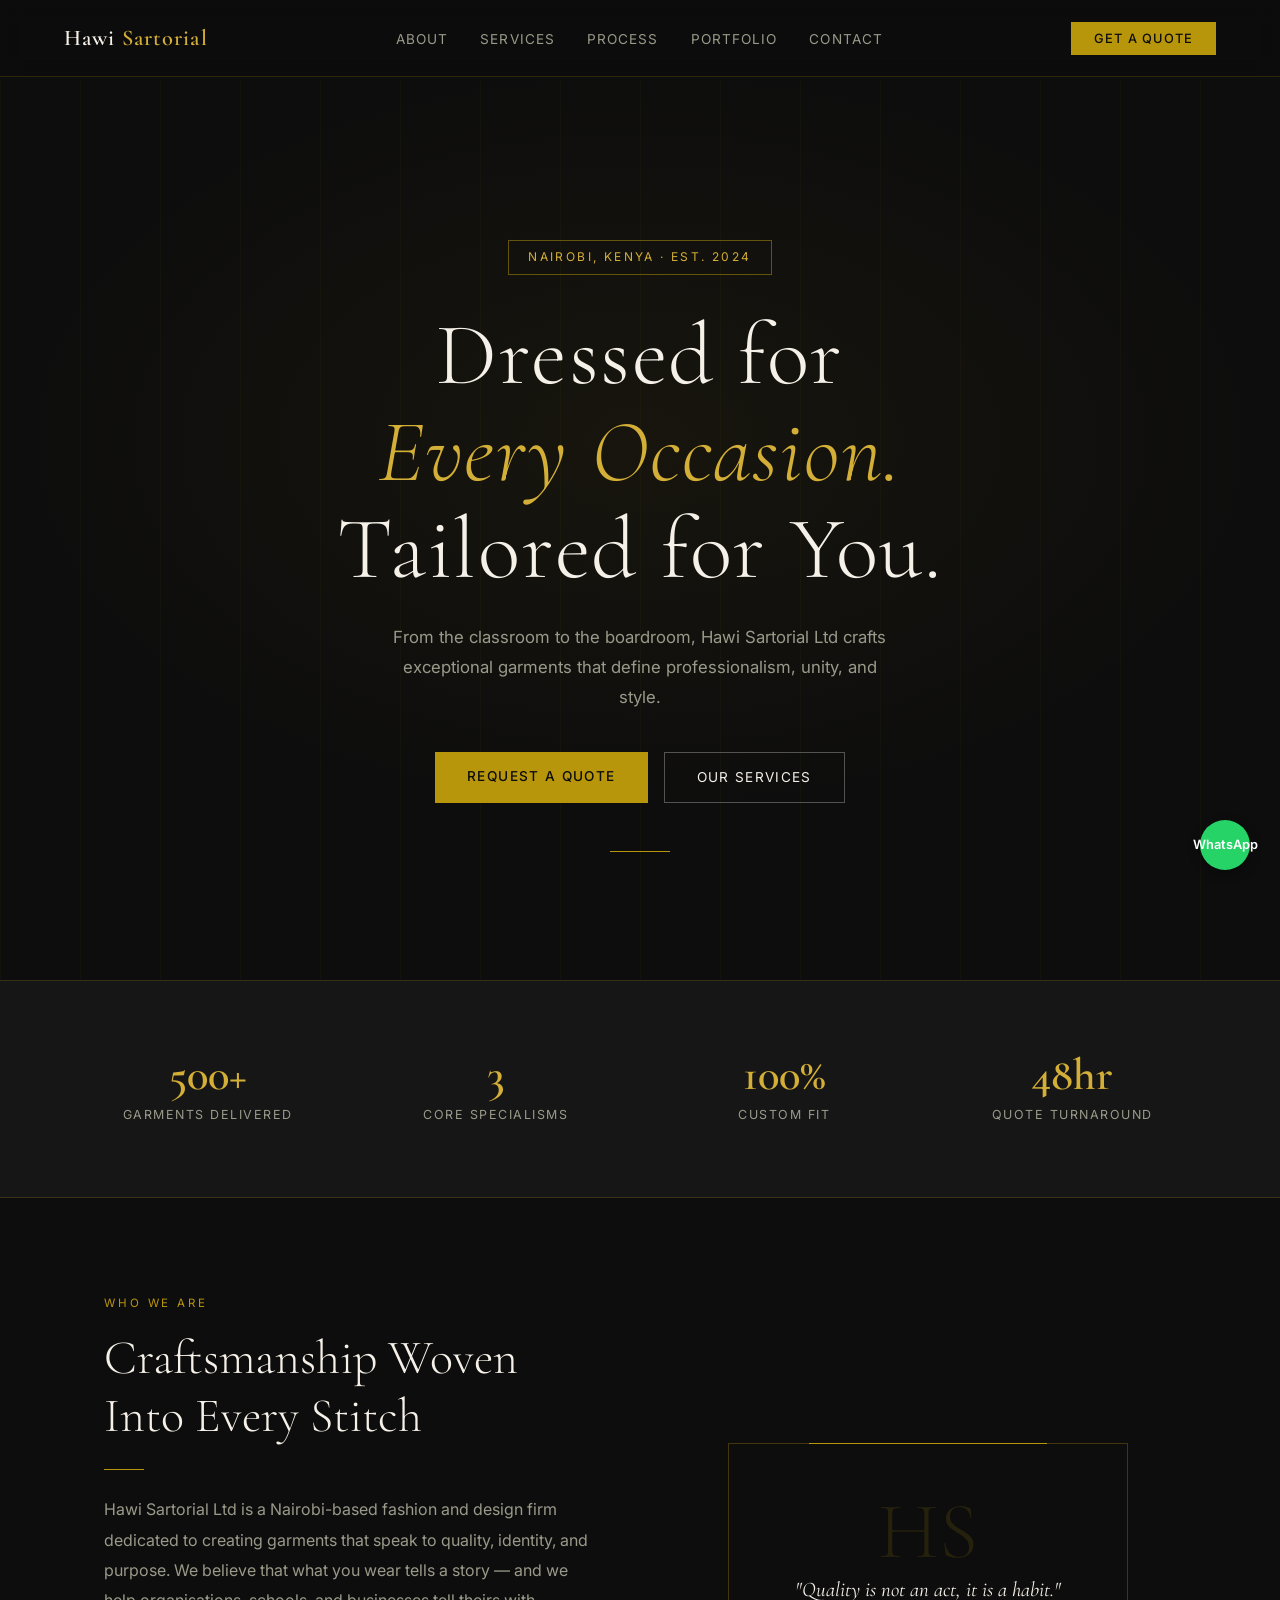
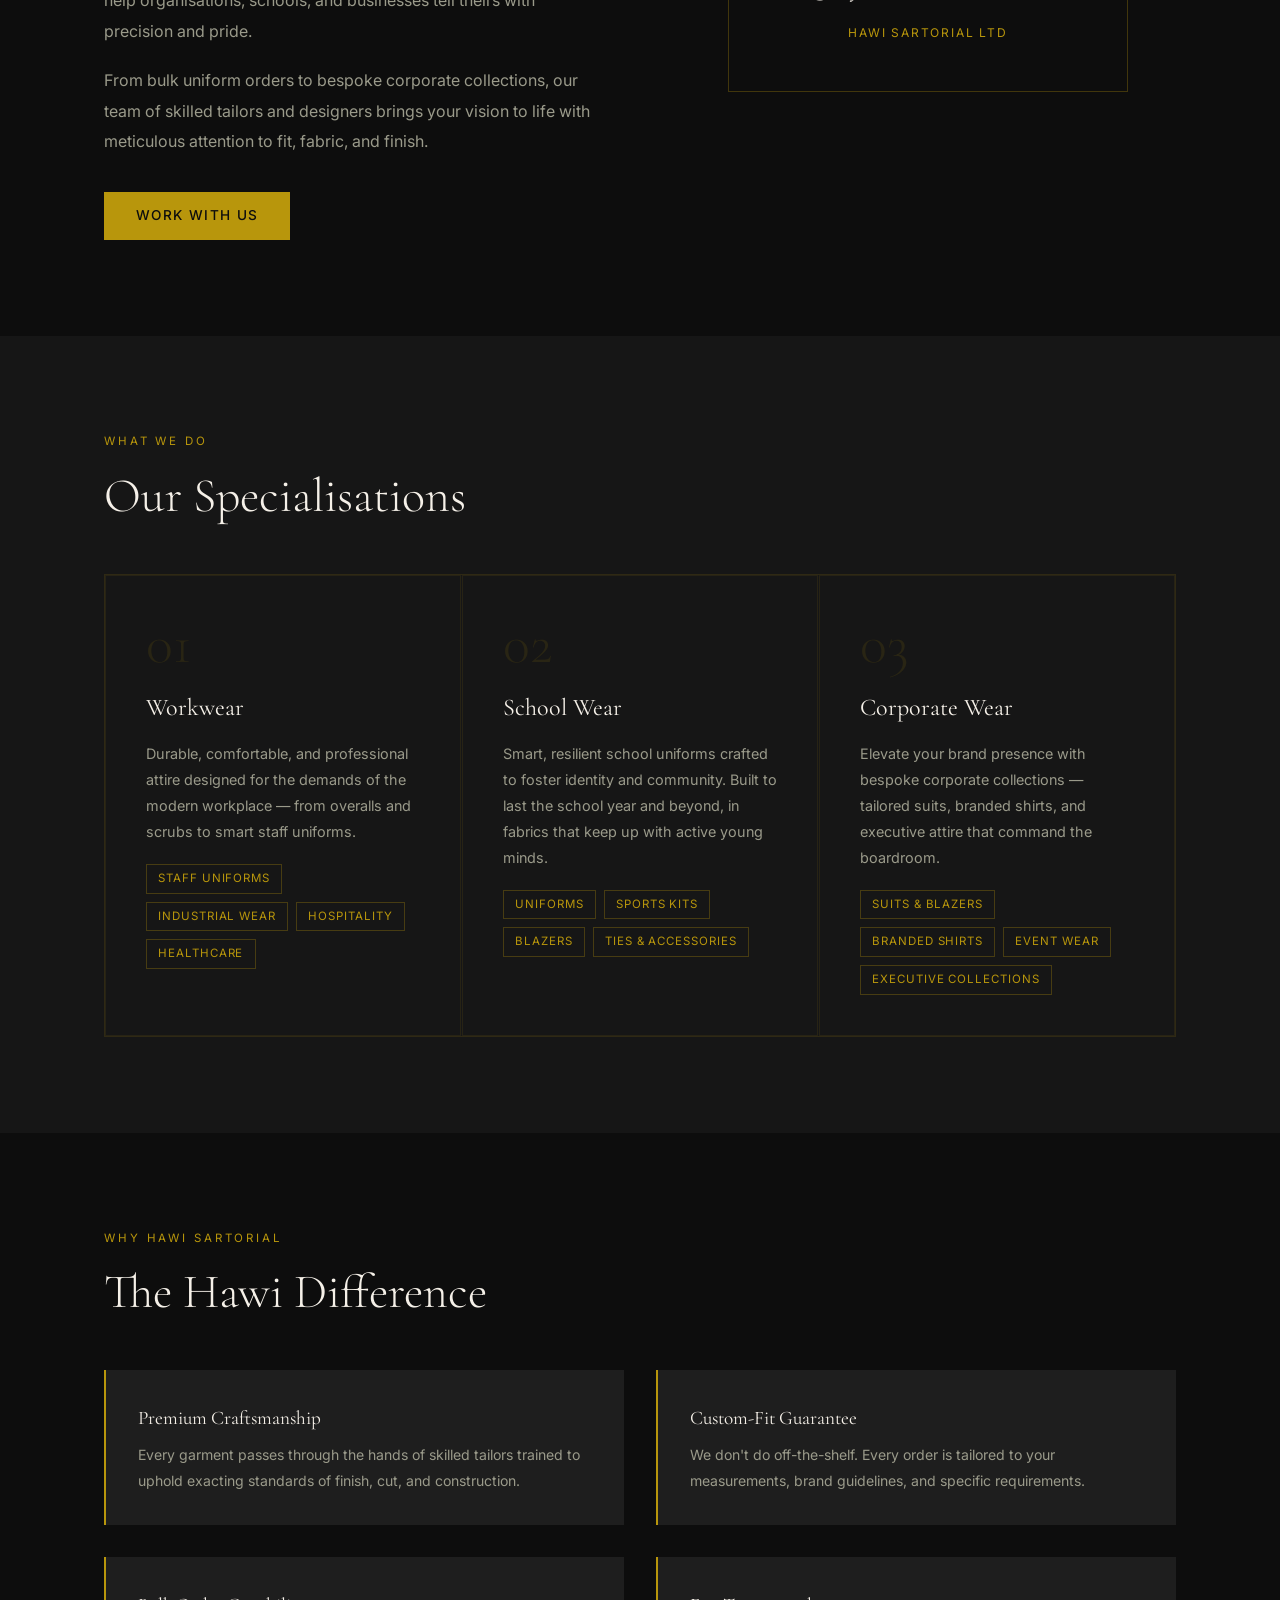
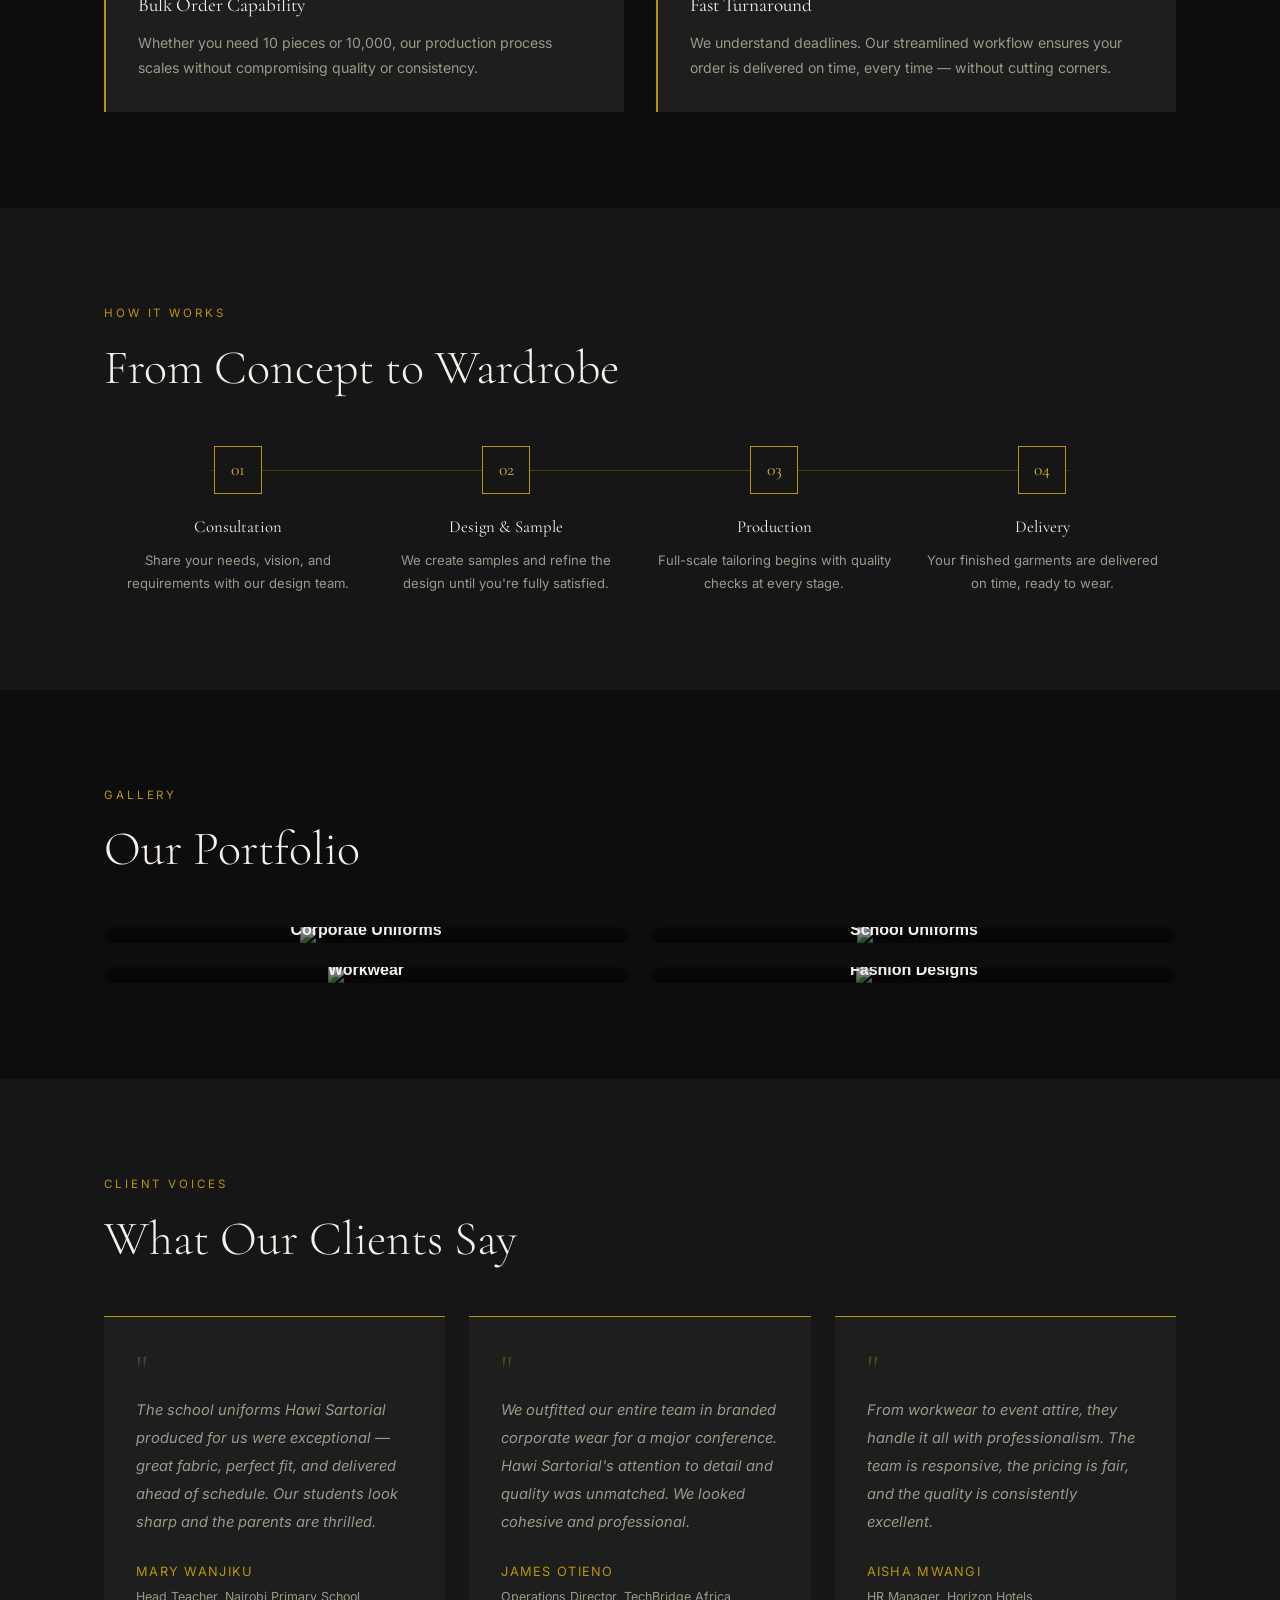
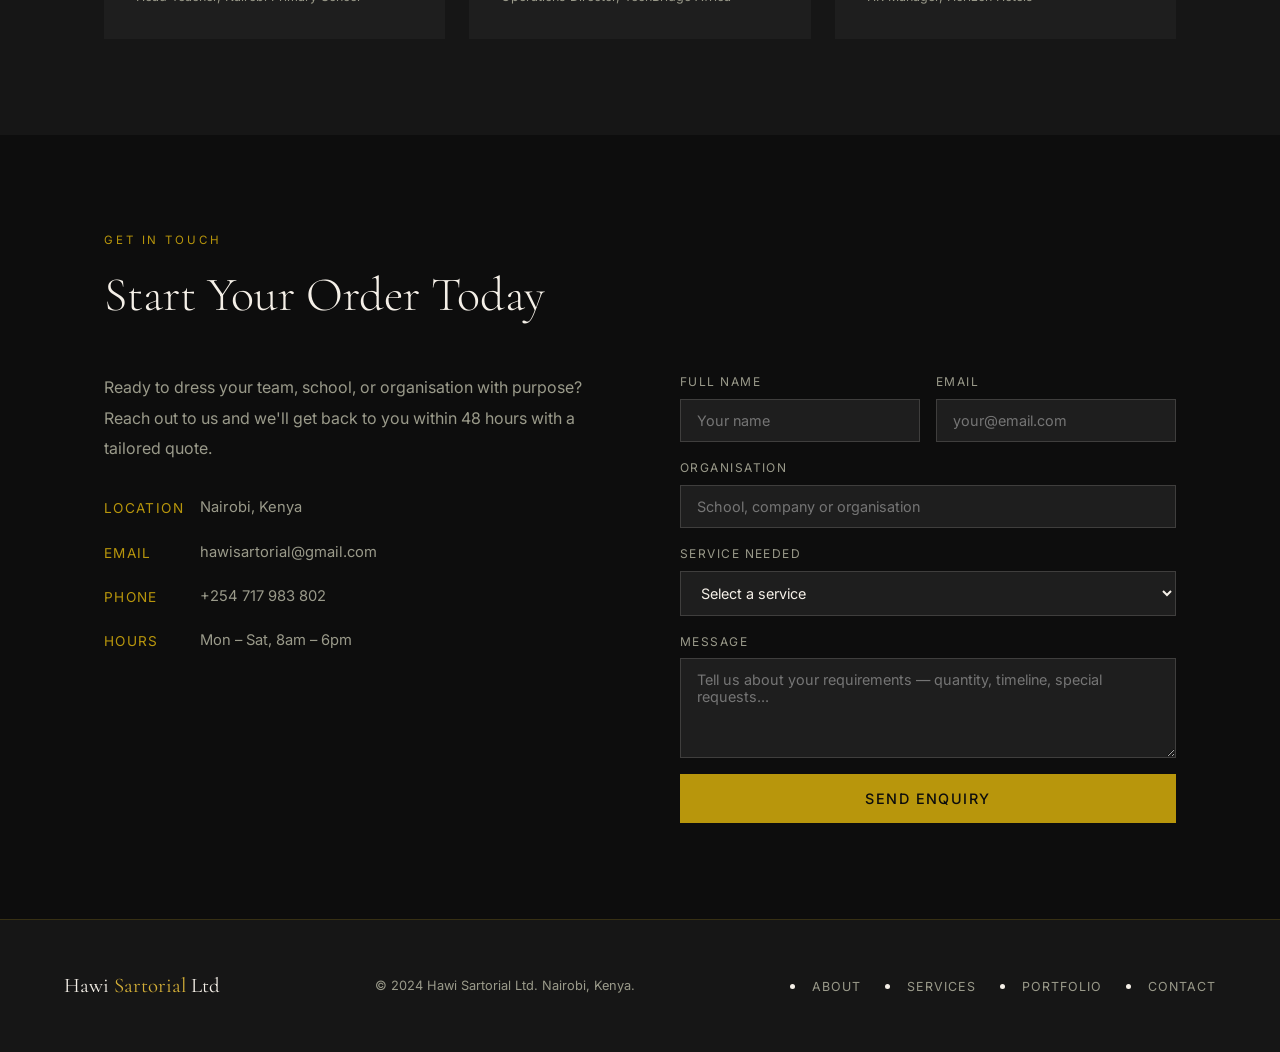
==== hawi_landing.html @ 10f6d93f "Integrate enhanced landing page with portfolio gallery and improved interactivity" ====
<!DOCTYPE html>
<html lang="en">
<head>
<meta charset="UTF-8"/>
<meta name="viewport" content="width=device-width, initial-scale=1.0"/>
<meta name="description" content="Premium corporate wear, school uniforms, workwear and custom tailoring services in Nairobi, Kenya. Hawi Sartorial Ltd."/>
<meta name="theme-color" content="#161616"/>
<title>Hawi Sartorial Ltd | Corporate Wear, School Uniforms & Workwear in Kenya</title>
<link href="https://fonts.googleapis.com/css2?family=Cormorant+Garamond:wght@300;400;600&family=Inter:wght@300;400;500&display=swap" rel="stylesheet"/>
<style>
  *{margin:0;padding:0;box-sizing:border-box}
  :root{
    --gold:#B8960C;
    --gold-light:#D4AF37;
    --dark:#0D0D0D;
    --dark-2:#161616;
    --dark-3:#1E1E1E;
    --dark-4:#2A2A2A;
    --text:#F5F0E8;
    --text-muted:#9A9A8A;
    --serif:'Cormorant Garamond',serif;
    --sans:'Inter',sans-serif;
  }
  html{scroll-behavior:smooth}
  body{background:var(--dark);color:var(--text);font-family:var(--sans);font-size:16px;line-height:1.7;overflow-x:hidden}

  /* NAV */
  nav{position:fixed;top:0;left:0;right:0;z-index:100;display:flex;align-items:center;justify-content:space-between;padding:1.2rem 4rem;background:rgba(13,13,13,0.92);backdrop-filter:blur(10px);border-bottom:0.5px solid rgba(184,150,12,0.2)}
  .nav-logo{font-family:var(--serif);font-size:1.4rem;font-weight:600;color:var(--text);letter-spacing:0.05em}
  .nav-logo span{color:var(--gold-light)}
  .nav-toggle{display:none;background:none;border:none;flex-direction:column;cursor:pointer;gap:4px;z-index:101}
  .nav-toggle span{width:25px;height:3px;background:var(--gold-light);border-radius:2px;transition:all 0.3s}
  .nav-toggle.active span:nth-child(1){transform:rotate(45deg) translate(8px, 8px)}
  .nav-toggle.active span:nth-child(2){opacity:0}
  .nav-toggle.active span:nth-child(3){transform:rotate(-45deg) translate(7px, -7px)}
  .nav-links{display:flex;gap:2rem;list-style:none}
  .nav-links a{color:var(--text-muted);text-decoration:none;font-size:0.85rem;letter-spacing:0.08em;text-transform:uppercase;transition:color 0.3s}
  .nav-links a:hover{color:var(--gold-light)}
  .nav-links a::after{content:'';position:absolute;bottom:-4px;left:0;width:0;height:2px;background:var(--gold-light);transition:width 0.3s;position:relative}
  .nav-cta{background:var(--gold);color:var(--dark);padding:0.55rem 1.4rem;font-size:0.8rem;letter-spacing:0.1em;text-transform:uppercase;font-weight:500;border:none;cursor:pointer;transition:background 0.3s;font-family:var(--sans)}
  .nav-cta:hover{background:var(--gold-light)}

  /* HERO */
  .hero{min-height:100vh;display:flex;align-items:center;justify-content:center;text-align:center;padding:6rem 2rem 4rem;background:var(--dark);position:relative;overflow:hidden;margin-top:80px}
  .hero-bg{position:absolute;inset:0;background:radial-gradient(ellipse 70% 60% at 50% 40%,rgba(184,150,12,0.06) 0%,transparent 70%)}
  .hero-lines{position:absolute;inset:0;background-image:repeating-linear-gradient(90deg,rgba(184,150,12,0.04) 0px,rgba(184,150,12,0.04) 1px,transparent 1px,transparent 80px);pointer-events:none}
  .hero-content{position:relative;max-width:800px}
  .hero-tag{display:inline-block;border:0.5px solid rgba(184,150,12,0.5);color:var(--gold-light);font-size:0.75rem;letter-spacing:0.2em;text-transform:uppercase;padding:0.4rem 1.2rem;margin-bottom:2rem}
  .hero h1{font-family:var(--serif);font-size:clamp(3rem,7vw,5.5rem);font-weight:300;line-height:1.1;letter-spacing:0.02em;margin-bottom:1.5rem;color:var(--text)}
  .hero h1 em{color:var(--gold-light);font-style:italic}
  .hero p{color:var(--text-muted);font-size:1.05rem;max-width:520px;margin:0 auto 2.5rem;line-height:1.8}
  .hero-btns{display:flex;gap:1rem;justify-content:center;flex-wrap:wrap}
  .btn-primary{background:var(--gold);color:var(--dark);padding:0.8rem 2rem;font-size:0.85rem;letter-spacing:0.1em;text-transform:uppercase;font-weight:500;border:none;cursor:pointer;transition:all 0.3s;font-family:var(--sans);text-decoration:none;display:inline-block}
  .btn-primary:hover{background:var(--gold-light)}
  .btn-outline{background:transparent;color:var(--text);padding:0.8rem 2rem;font-size:0.85rem;letter-spacing:0.1em;text-transform:uppercase;font-weight:400;border:0.5px solid rgba(245,240,232,0.3);cursor:pointer;transition:all 0.3s;font-family:var(--sans);text-decoration:none;display:inline-block}
  .btn-outline:hover{border-color:var(--gold-light);color:var(--gold-light)}
  .hero-divider{width:60px;height:1px;background:var(--gold);margin:3rem auto 0}

  /* STATS */
  .stats{background:var(--dark-2);padding:3rem 4rem;display:grid;grid-template-columns:repeat(4,1fr);gap:1px;border-top:0.5px solid rgba(184,150,12,0.2);border-bottom:0.5px solid rgba(184,150,12,0.2)}
  .stat{text-align:center;padding:1.5rem}
  .stat-num{font-family:var(--serif);font-size:2.8rem;font-weight:600;color:var(--gold-light);line-height:1}
  .stat-label{font-size:0.78rem;letter-spacing:0.12em;text-transform:uppercase;color:var(--text-muted);margin-top:0.4rem}

  /* ABOUT */
  .section{padding:6rem 4rem;max-width:1200px;margin:0 auto}
  .section-tag{font-size:0.72rem;letter-spacing:0.25em;text-transform:uppercase;color:var(--gold);margin-bottom:1rem}
  .section-title{font-family:var(--serif);font-size:clamp(2rem,4vw,3rem);font-weight:300;line-height:1.2;margin-bottom:1.5rem}
  .about-grid{display:grid;grid-template-columns:1fr 1fr;gap:5rem;align-items:center}
  .about-text p{color:var(--text-muted);margin-bottom:1.2rem;line-height:1.9}
  .about-visual{position:relative;padding:3rem}
  .about-box{border:0.5px solid rgba(184,150,12,0.3);padding:3rem;text-align:center;position:relative}
  .about-box::before{content:'';position:absolute;top:-1px;left:20%;width:60%;height:1px;background:var(--gold)}
  .about-box-num{font-family:var(--serif);font-size:5rem;font-weight:300;color:rgba(184,150,12,0.15);line-height:1}
  .about-box-text{font-family:var(--serif);font-size:1.3rem;color:var(--text);font-style:italic}
  .gold-line{width:40px;height:1px;background:var(--gold);margin:1.5rem 0}

  /* SERVICES */
  .services-section{background:var(--dark-2);padding:6rem 0}
  .services-inner{max-width:1200px;margin:0 auto;padding:0 4rem}
  .services-grid{display:grid;grid-template-columns:repeat(3,1fr);gap:1px;margin-top:3rem;border:0.5px solid rgba(184,150,12,0.15)}
  .service-card{background:var(--dark-2);padding:2.5rem;border:0.5px solid rgba(184,150,12,0.1);position:relative;overflow:hidden;transition:background 0.4s}
  .service-card:hover{background:var(--dark-3)}
  .service-card::after{content:'';position:absolute;bottom:0;left:0;right:0;height:2px;background:var(--gold);transform:scaleX(0);transform-origin:left;transition:transform 0.4s}
  .service-card:hover::after{transform:scaleX(1)}
  .service-num{font-family:var(--serif);font-size:3.5rem;font-weight:300;color:rgba(184,150,12,0.12);line-height:1;margin-bottom:1rem}
  .service-icon{font-size:1.5rem;margin-bottom:1rem}
  .service-name{font-family:var(--serif);font-size:1.5rem;font-weight:400;margin-bottom:0.8rem;color:var(--text)}
  .service-desc{font-size:0.9rem;color:var(--text-muted);line-height:1.8}
  .service-items{margin-top:1.2rem;display:flex;flex-wrap:wrap;gap:0.5rem}
  .service-item{font-size:0.72rem;letter-spacing:0.08em;text-transform:uppercase;color:var(--gold);border:0.5px solid rgba(184,150,12,0.3);padding:0.25rem 0.7rem}

  /* WHY US */
  .why-grid{display:grid;grid-template-columns:repeat(2,1fr);gap:2rem;margin-top:3rem}
  .why-card{background:var(--dark-3);padding:2rem;border-left:2px solid var(--gold);transition:background 0.3s}
  .why-card:hover{background:var(--dark-4)}
  .why-icon{font-size:1.4rem;margin-bottom:1rem;color:var(--gold-light)}
  .why-title{font-family:var(--serif);font-size:1.2rem;margin-bottom:0.5rem;color:var(--text)}
  .why-desc{font-size:0.88rem;color:var(--text-muted);line-height:1.8}

  /* PROCESS */
  .process-section{background:var(--dark-2);padding:6rem 0}
  .process-inner{max-width:1200px;margin:0 auto;padding:0 4rem}
  .process-steps{display:grid;grid-template-columns:repeat(4,1fr);gap:0;margin-top:3rem;position:relative}
  .process-steps::before{content:'';position:absolute;top:1.5rem;left:10%;right:10%;height:0.5px;background:rgba(184,150,12,0.3)}
  .process-step{text-align:center;padding:0 1rem;position:relative}
  .step-circle{width:3rem;height:3rem;border:0.5px solid var(--gold);display:flex;align-items:center;justify-content:center;margin:0 auto 1.2rem;font-family:var(--serif);font-size:1.1rem;color:var(--gold-light);background:var(--dark-2);position:relative;z-index:1}
  .step-title{font-family:var(--serif);font-size:1.05rem;margin-bottom:0.5rem;color:var(--text)}
  .step-desc{font-size:0.82rem;color:var(--text-muted);line-height:1.7}

  /* TESTIMONIALS */
  .testimonials-grid{display:grid;grid-template-columns:repeat(3,1fr);gap:1.5rem;margin-top:3rem}
  .testimonial{background:var(--dark-3);padding:2rem;border-top:1px solid var(--gold);position:relative}
  .testimonial-quote{font-family:var(--serif);font-size:2.5rem;color:rgba(184,150,12,0.3);line-height:1;margin-bottom:0.5rem}
  .testimonial-text{font-size:0.92rem;color:var(--text-muted);line-height:1.9;font-style:italic;margin-bottom:1.5rem}
  .testimonial-author{font-size:0.8rem;letter-spacing:0.1em;text-transform:uppercase;color:var(--gold)}
  .testimonial-role{font-size:0.78rem;color:var(--text-muted);margin-top:0.2rem}

  /* CONTACT */
  .contact-section{background:var(--dark);padding:6rem 0}
  .contact-inner{max-width:1200px;margin:0 auto;padding:0 4rem}
  .contact-grid{display:grid;grid-template-columns:1fr 1fr;gap:5rem;margin-top:3rem}
  .contact-info p{color:var(--text-muted);line-height:1.9;margin-bottom:2rem}
  .contact-detail{display:flex;align-items:flex-start;gap:1rem;margin-bottom:1.2rem}
  .contact-detail-icon{color:var(--gold);font-size:0.85rem;letter-spacing:0.1em;text-transform:uppercase;min-width:80px;padding-top:2px}
  .contact-detail-val{color:var(--text-muted);font-size:0.92rem}
  .contact-form{display:flex;flex-direction:column;gap:1rem}
  .form-group{display:flex;flex-direction:column;gap:0.4rem}
  .form-group label{font-size:0.75rem;letter-spacing:0.12em;text-transform:uppercase;color:var(--text-muted)}
  .form-group input,.form-group textarea,.form-group select{background:var(--dark-3);border:0.5px solid rgba(245,240,232,0.15);color:var(--text);padding:0.75rem 1rem;font-family:var(--sans);font-size:0.9rem;outline:none;transition:border-color 0.3s;width:100%}
  .form-group input:focus,.form-group textarea:focus,.form-group select:focus{border-color:var(--gold)}
  .form-group textarea{resize:vertical;min-height:100px}
  .form-row{display:grid;grid-template-columns:1fr 1fr;gap:1rem}

  /* GALLERY */
  .gallery-grid{display:grid;grid-template-columns:repeat(2,1fr);gap:1.5rem;margin-top:3rem}
  .gallery-item{position:relative;overflow:hidden;border-radius:8px;border:none;background:none;cursor:pointer;transition:all 0.3s}
  .gallery-item img{width:100%;height:300px;object-fit:cover;transition:transform 0.3s}
  .gallery-item span{position:absolute;bottom:0;left:0;right:0;background:linear-gradient(to top,rgba(0,0,0,0.8),transparent);color:var(--text);padding:1.5rem 1rem;font-weight:600;transform:translateY(20px);transition:transform 0.3s;font-size:1rem}
  .gallery-item:hover img{transform:scale(1.1)}
  .gallery-item:hover span{transform:translateY(0)}

  .lightbox{display:none;position:fixed;top:0;left:0;right:0;bottom:0;background:rgba(0,0,0,0.95);z-index:1001;justify-content:center;align-items:center;padding:2rem}
  .lightbox.active{display:flex}
  .lightbox-close{position:absolute;top:20px;right:30px;font-size:3rem;background:none;border:none;color:var(--text);cursor:pointer;transition:color 0.3s}
  .lightbox-close:hover{color:var(--gold-light)}
  .lightbox-content{position:relative;max-width:90%;max-height:80vh;text-align:center}
  .lightbox-content img{width:100%;max-height:70vh;object-fit:contain}
  .lightbox-content p{color:var(--text);margin-top:1.5rem;font-size:1.2rem}

  /* FOOTER */
  footer{background:var(--dark-2);border-top:0.5px solid rgba(184,150,12,0.2);padding:3rem 4rem;display:flex;align-items:center;justify-content:space-between}
  .footer-logo{font-family:var(--serif);font-size:1.3rem;color:var(--text)}
  .footer-logo span{color:var(--gold-light)}
  .footer-text{font-size:0.8rem;color:var(--text-muted)}
  .footer-links{display:flex;gap:1.5rem}
  .footer-links a{font-size:0.78rem;color:var(--text-muted);text-decoration:none;letter-spacing:0.08em;text-transform:uppercase;transition:color 0.3s}
  .footer-links a:hover{color:var(--gold-light)}

  .whatsapp-float{position:fixed;bottom:30px;right:30px;width:50px;height:50px;background:#25d366;color:white;border-radius:50%;display:flex;align-items:center;justify-content:center;text-decoration:none;font-size:0.8rem;font-weight:600;box-shadow:0 4px 12px rgba(0,0,0,0.3);transition:all 0.3s;z-index:99}
  .whatsapp-float:hover{transform:scale(1.1);background:#1fbd56}

  .back-to-top{position:fixed;bottom:100px;right:30px;width:50px;height:50px;background:var(--gold);color:var(--dark);border:none;border-radius:50%;font-size:1.5rem;cursor:pointer;opacity:0;pointer-events:none;transition:all 0.3s;z-index:98;display:flex;align-items:center;justify-content:center}
  .back-to-top.show{opacity:1;pointer-events:auto}
  .back-to-top:hover{background:var(--gold-light)}

  .form-message{margin-top:1rem;padding:0.75rem 1rem;border-radius:4px;display:none;font-size:0.85rem;text-align:center}
  .form-message.show{display:block}
  .form-message.success{background:rgba(76,175,80,0.15);color:#4caf50;border:0.5px solid rgba(76,175,80,0.4)}
  .form-message.error{background:rgba(244,67,54,0.15);color:#f44336;border:0.5px solid rgba(244,67,54,0.4)}

  @media(max-width:768px){\n    nav{padding:1rem 1.5rem}\n    .nav-toggle{display:flex}\n    .nav-links{position:absolute;top:100%;left:0;right:0;background:var(--dark-2);flex-direction:column;gap:0;max-height:0;overflow:hidden;transition:max-height 0.3s;border-bottom:1px solid rgba(184,150,12,0.2)}\n    .nav-links.active{max-height:500px}\n    .nav-links a{padding:1rem 1.5rem;border-bottom:1px solid rgba(184,150,12,0.1)}\n    .stats{grid-template-columns:repeat(2,1fr);padding:2rem 1.5rem}\n    .section,.services-inner,.process-inner,.contact-inner{padding:4rem 1.5rem}\n    .about-grid,.contact-grid,.why-grid{grid-template-columns:1fr;gap:2rem}\n    .services-grid,.testimonials-grid{grid-template-columns:1fr}\n    .gallery-grid{grid-template-columns:1fr}\n    .process-steps{grid-template-columns:repeat(2,1fr);gap:2rem}\n    .process-steps::before{display:none}\n    footer{flex-direction:column;gap:1rem;text-align:center;padding:2rem 1.5rem}\n    .footer-links{justify-content:center}\n    .form-row{grid-template-columns:1fr}\n    .back-to-top,.whatsapp-float{bottom:20px;right:20px;width:45px;height:45px}\n    .whatsapp-float{bottom:80px}\n    .hero{margin-top:60px}\n  }\n\n  @media(max-width:480px){\n    nav{padding:0.8rem 1rem}\n    .nav-logo{font-size:1.1rem}\n    .nav-cta{padding:0.4rem 1rem;font-size:0.7rem}\n    .hero h1{font-size:2rem}\n    .hero p{font-size:0.95rem}\n    .section-title{font-size:1.5rem}\n    .stat-num{font-size:2rem}\n    .services-grid{grid-template-columns:1fr}\n    .section,.services-inner,.process-inner,.contact-inner{padding:2rem 1rem}\n    .about-grid{gap:2rem}\n  }\n</style>
</head>
<body>

<nav>
  <div class="nav-logo">Hawi <span>Sartorial</span></div>
  <button class="nav-toggle" aria-label="Toggle navigation" aria-expanded="false">
    <span></span><span></span><span></span>
  </button>
  <ul class="nav-links" id="nav-menu">
    <li><a href="#about">About</a></li>
    <li><a href="#services">Services</a></li>
    <li><a href="#process">Process</a></li>
    <li><a href="#portfolio">Portfolio</a></li>
    <li><a href="#contact">Contact</a></li>
  </ul>
  <button class="nav-cta" onclick="document.getElementById('contact').scrollIntoView({behavior:'smooth'})">Get a Quote</button>
</nav>

<!-- HERO -->
<section class="hero">
  <div class="hero-bg"></div>
  <div class="hero-lines"></div>
  <div class="hero-content">
    <div class="hero-tag">Nairobi, Kenya · Est. 2024</div>
    <h1>Dressed for<br/><em>Every Occasion.</em><br/>Tailored for You.</h1>
    <p>From the classroom to the boardroom, Hawi Sartorial Ltd crafts exceptional garments that define professionalism, unity, and style.</p>
    <div class="hero-btns">
      <a class="btn-primary" href="#contact">Request a Quote</a>
      <a class="btn-outline" href="#services">Our Services</a>
    </div>
    <div class="hero-divider"></div>
  </div>
</section>

<!-- STATS -->
<div class="stats">
  <div class="stat"><div class="stat-num">500+</div><div class="stat-label">Garments Delivered</div></div>
  <div class="stat"><div class="stat-num">3</div><div class="stat-label">Core Specialisms</div></div>
  <div class="stat"><div class="stat-num">100%</div><div class="stat-label">Custom Fit</div></div>
  <div class="stat"><div class="stat-num">48hr</div><div class="stat-label">Quote Turnaround</div></div>
</div>

<!-- ABOUT -->
<section id="about" style="background:var(--dark)">
  <div class="section">
    <div class="about-grid">
      <div class="about-text">
        <div class="section-tag">Who We Are</div>
        <h2 class="section-title">Craftsmanship Woven Into Every Stitch</h2>
        <div class="gold-line"></div>
        <p>Hawi Sartorial Ltd is a Nairobi-based fashion and design firm dedicated to creating garments that speak to quality, identity, and purpose. We believe that what you wear tells a story — and we help organisations, schools, and businesses tell theirs with precision and pride.</p>
        <p>From bulk uniform orders to bespoke corporate collections, our team of skilled tailors and designers brings your vision to life with meticulous attention to fit, fabric, and finish.</p>
        <a class="btn-primary" href="#contact" style="margin-top:1rem">Work With Us</a>
      </div>
      <div class="about-visual">
        <div class="about-box">
          <div class="about-box-num">HS</div>
          <div class="about-box-text">"Quality is not an act, it is a habit."</div>
          <div style="margin-top:1rem;font-size:0.75rem;letter-spacing:0.15em;text-transform:uppercase;color:var(--gold)">Hawi Sartorial Ltd</div>
        </div>
      </div>
    </div>
  </div>
</section>

<!-- SERVICES -->
<section id="services" class="services-section">
  <div class="services-inner">
    <div class="section-tag">What We Do</div>
    <h2 class="section-title">Our Specialisations</h2>
    <div class="services-grid">
      <div class="service-card">
        <div class="service-num">01</div>
        <div class="service-name">Workwear</div>
        <div class="service-desc">Durable, comfortable, and professional attire designed for the demands of the modern workplace — from overalls and scrubs to smart staff uniforms.</div>
        <div class="service-items">
          <span class="service-item">Staff Uniforms</span>
          <span class="service-item">Industrial Wear</span>
          <span class="service-item">Hospitality</span>
          <span class="service-item">Healthcare</span>
        </div>
      </div>
      <div class="service-card">
        <div class="service-num">02</div>
        <div class="service-name">School Wear</div>
        <div class="service-desc">Smart, resilient school uniforms crafted to foster identity and community. Built to last the school year and beyond, in fabrics that keep up with active young minds.</div>
        <div class="service-items">
          <span class="service-item">Uniforms</span>
          <span class="service-item">Sports Kits</span>
          <span class="service-item">Blazers</span>
          <span class="service-item">Ties & Accessories</span>
        </div>
      </div>
      <div class="service-card">
        <div class="service-num">03</div>
        <div class="service-name">Corporate Wear</div>
        <div class="service-desc">Elevate your brand presence with bespoke corporate collections — tailored suits, branded shirts, and executive attire that command the boardroom.</div>
        <div class="service-items">
          <span class="service-item">Suits & Blazers</span>
          <span class="service-item">Branded Shirts</span>
          <span class="service-item">Event Wear</span>
          <span class="service-item">Executive Collections</span>
        </div>
      </div>
    </div>
  </div>
</section>

<!-- WHY US -->
<section style="background:var(--dark)">
  <div class="section">
    <div class="section-tag">Why Hawi Sartorial</div>
    <h2 class="section-title">The Hawi Difference</h2>
    <div class="why-grid">
      <div class="why-card">
        <div class="why-title">Premium Craftsmanship</div>
        <div class="why-desc">Every garment passes through the hands of skilled tailors trained to uphold exacting standards of finish, cut, and construction.</div>
      </div>
      <div class="why-card">
        <div class="why-title">Custom-Fit Guarantee</div>
        <div class="why-desc">We don't do off-the-shelf. Every order is tailored to your measurements, brand guidelines, and specific requirements.</div>
      </div>
      <div class="why-card">
        <div class="why-title">Bulk Order Capability</div>
        <div class="why-desc">Whether you need 10 pieces or 10,000, our production process scales without compromising quality or consistency.</div>
      </div>
      <div class="why-card">
        <div class="why-title">Fast Turnaround</div>
        <div class="why-desc">We understand deadlines. Our streamlined workflow ensures your order is delivered on time, every time — without cutting corners.</div>
      </div>
    </div>
  </div>
</section>

<!-- PROCESS -->
<section id="process" class="process-section">
  <div class="process-inner">
    <div class="section-tag">How It Works</div>
    <h2 class="section-title">From Concept to Wardrobe</h2>
    <div class="process-steps">
      <div class="process-step">
        <div class="step-circle">01</div>
        <div class="step-title">Consultation</div>
        <div class="step-desc">Share your needs, vision, and requirements with our design team.</div>
      </div>
      <div class="process-step">
        <div class="step-circle">02</div>
        <div class="step-title">Design & Sample</div>
        <div class="step-desc">We create samples and refine the design until you're fully satisfied.</div>
      </div>
      <div class="process-step">
        <div class="step-circle">03</div>
        <div class="step-title">Production</div>
        <div class="step-desc">Full-scale tailoring begins with quality checks at every stage.</div>
      </div>
      <div class="process-step">
        <div class="step-circle">04</div>
        <div class="step-title">Delivery</div>
        <div class="step-desc">Your finished garments are delivered on time, ready to wear.</div>
      </div>
    </div>
  </div>
</section>

<!-- PORTFOLIO -->
<section id="portfolio" style="background:var(--dark)">
  <div class="section">
    <div class="section-tag">Gallery</div>
    <h2 class="section-title">Our Portfolio</h2>
    <div class="gallery-grid">
      <button class="gallery-item" data-title="Corporate Uniforms" data-src="https://images.unsplash.com/photo-1591195853828-11db59a44f6b?w=600&h=400&fit=crop">
        <img src="https://images.unsplash.com/photo-1591195853828-11db59a44f6b?w=600&h=400&fit=crop" alt="Corporate Uniforms"/>
        <span>Corporate Uniforms</span>
      </button>
      <button class="gallery-item" data-title="School Uniforms" data-src="https://images.unsplash.com/photo-1552664730-d307ca884978?w=600&h=400&fit=crop">
        <img src="https://images.unsplash.com/photo-1552664730-d307ca884978?w=600&h=400&fit=crop" alt="School Uniforms"/>
        <span>School Uniforms</span>
      </button>
      <button class="gallery-item" data-title="Workwear" data-src="https://images.unsplash.com/photo-1594938298603-c8148c4dae35?w=600&h=400&fit=crop">
        <img src="https://images.unsplash.com/photo-1594938298603-c8148c4dae35?w=600&h=400&fit=crop" alt="Workwear"/>
        <span>Workwear</span>
      </button>
      <button class="gallery-item" data-title="Fashion Designs" data-src="https://images.unsplash.com/photo-1551804146-cfef9eb04ce0?w=600&h=400&fit=crop">
        <img src="https://images.unsplash.com/photo-1551804146-cfef9eb04ce0?w=600&h=400&fit=crop" alt="Fashion Designs"/>
        <span>Fashion Designs</span>
      </button>
    </div>
  </div>
  <div class="lightbox" id="lightbox">
    <button class="lightbox-close" id="lightboxClose">×</button>
    <div class="lightbox-content">
      <img id="lightboxImage" alt="Portfolio preview"/>
      <p id="lightboxCaption"></p>
    </div>
  </div>
</section>

<!-- TESTIMONIALS -->
<section style="background:var(--dark-2)">
  <div class="section">
    <div class="section-tag">Client Voices</div>
    <h2 class="section-title">What Our Clients Say</h2>
    <div class="testimonials-grid">
      <div class="testimonial">
        <div class="testimonial-quote">"</div>
        <div class="testimonial-text">The school uniforms Hawi Sartorial produced for us were exceptional — great fabric, perfect fit, and delivered ahead of schedule. Our students look sharp and the parents are thrilled.</div>
        <div class="testimonial-author">Mary Wanjiku</div>
        <div class="testimonial-role">Head Teacher, Nairobi Primary School</div>
      </div>
      <div class="testimonial">
        <div class="testimonial-quote">"</div>
        <div class="testimonial-text">We outfitted our entire team in branded corporate wear for a major conference. Hawi Sartorial's attention to detail and quality was unmatched. We looked cohesive and professional.</div>
        <div class="testimonial-author">James Otieno</div>
        <div class="testimonial-role">Operations Director, TechBridge Africa</div>
      </div>
      <div class="testimonial">
        <div class="testimonial-quote">"</div>
        <div class="testimonial-text">From workwear to event attire, they handle it all with professionalism. The team is responsive, the pricing is fair, and the quality is consistently excellent.</div>
        <div class="testimonial-author">Aisha Mwangi</div>
        <div class="testimonial-role">HR Manager, Horizon Hotels</div>
      </div>
    </div>
  </div>
</section>

<!-- CONTACT -->
<section id="contact" class="contact-section">
  <div class="contact-inner">
    <div class="section-tag">Get In Touch</div>
    <h2 class="section-title">Start Your Order Today</h2>
    <div class="contact-grid">
      <div class="contact-info">
        <p>Ready to dress your team, school, or organisation with purpose? Reach out to us and we'll get back to you within 48 hours with a tailored quote.</p>
        <div class="contact-detail"><div class="contact-detail-icon">Location</div><div class="contact-detail-val">Nairobi, Kenya</div></div>
        <div class="contact-detail"><div class="contact-detail-icon">Email</div><div class="contact-detail-val"><a href="mailto:hawisartorial@gmail.com" style="color:var(--text-muted);text-decoration:none">hawisartorial@gmail.com</a></div></div>
        <div class="contact-detail"><div class="contact-detail-icon">Phone</div><div class="contact-detail-val"><a href="tel:+254717983802" style="color:var(--text-muted);text-decoration:none">+254 717 983 802</a></div></div>
        <div class="contact-detail"><div class="contact-detail-icon">Hours</div><div class="contact-detail-val">Mon – Sat, 8am – 6pm</div></div>
      </div>
      <form class="contact-form" id="enquiry-form">
        <div class="form-row">
          <div class="form-group"><label for="name">Full Name</label><input id="name" type="text" name="name" placeholder="Your name" required/></div>
          <div class="form-group"><label for="email">Email</label><input id="email" type="email" name="email" placeholder="your@email.com" required/></div>
        </div>
        <div class="form-group"><label for="organisation">Organisation</label><input id="organisation" type="text" name="organisation" placeholder="School, company or organisation"/></div>
        <div class="form-group">
          <label for="service">Service Needed</label>
          <select id="service" name="service" required>
            <option value="">Select a service</option>
            <option>Workwear</option>
            <option>School Wear</option>
            <option>Corporate Wear</option>
            <option>Multiple / Not Sure</option>
          </select>
        </div>
        <div class="form-group"><label for="message">Message</label><textarea id="message" name="message" placeholder="Tell us about your requirements — quantity, timeline, special requests..." required></textarea></div>
        <button type="submit" class="btn-primary" id="submit-btn" style="width:100%;padding:1rem;font-size:0.9rem;cursor:pointer">Send Enquiry</button>
        <div id="form-status" style="display:none;margin-top:1rem;padding:0.75rem 1rem;font-size:0.85rem;text-align:center"></div>
      </form>
    </div>
  </div>
</section>

<button class="back-to-top" id="backToTop" aria-label="Scroll back to top">↑</button>

<a href="https://wa.me/254717983802" class="whatsapp-float" target="_blank" rel="noreferrer noopener" aria-label="Chat on WhatsApp">
  <span>WhatsApp</span>
</a>

<footer>
  <div class="footer-logo">Hawi <span>Sartorial</span> Ltd</div>
  <div class="footer-text">© 2024 Hawi Sartorial Ltd. Nairobi, Kenya.</div>
  <div class="footer-links">
    <li><a href="#about">About</a></li>
    <li><a href="#services">Services</a></li>
    <li><a href="#portfolio">Portfolio</a></li>
    <li><a href="#contact">Contact</a></li>
  </div>
</footer>

<script>
// Mobile Navigation Toggle
const navToggle = document.querySelector('.nav-toggle');
const navMenu = document.getElementById('nav-menu');

if (navToggle) {
  navToggle.addEventListener('click', () => {
    navToggle.classList.toggle('active');
    navMenu.classList.toggle('active');
  });

  document.querySelectorAll('.nav-links a').forEach(link => {
    link.addEventListener('click', () => {
      navToggle.classList.remove('active');
      navMenu.classList.remove('active');
    });
  });
}

// Back to Top Button
const backToTop = document.getElementById('backToTop');

if (backToTop) {
  window.addEventListener('scroll', () => {
    if (window.pageYOffset > 300) {
      backToTop.classList.add('show');
    } else {
      backToTop.classList.remove('show');
    }
  });

  backToTop.addEventListener('click', () => {
    window.scrollTo({
      top: 0,
      behavior: 'smooth'
    });
  });
}

// Gallery Lightbox
const galleryItems = document.querySelectorAll('.gallery-item');
const lightbox = document.getElementById('lightbox');
const lightboxImage = document.getElementById('lightboxImage');
const lightboxCaption = document.getElementById('lightboxCaption');
const lightboxClose = document.getElementById('lightboxClose');

if (galleryItems.length > 0) {
  galleryItems.forEach(item => {
    item.addEventListener('click', () => {
      const src = item.dataset.src;
      const title = item.dataset.title;
      lightboxImage.src = src;
      lightboxCaption.textContent = title;
      lightbox.classList.add('active');
      document.body.style.overflow = 'hidden';
    });
  });

  if (lightboxClose) {
    lightboxClose.addEventListener('click', () => {
      lightbox.classList.remove('active');
      document.body.style.overflow = 'auto';
    });
  }

  lightbox.addEventListener('click', (e) => {
    if (e.target === lightbox) {
      lightbox.classList.remove('active');
      document.body.style.overflow = 'auto';
    }
  });

  document.addEventListener('keydown', (e) => {
    if (e.key === 'Escape' && lightbox.classList.contains('active')) {
      lightbox.classList.remove('active');
      document.body.style.overflow = 'auto';
    }
  });
}

// Contact Form Submission
const contactForm = document.getElementById('enquiry-form');
const formMessage = document.getElementById('form-status');
const submitBtn = document.getElementById('submit-btn');

if (contactForm) {
  contactForm.addEventListener('submit', async function(e) {
    e.preventDefault();
    submitBtn.disabled = true;
    submitBtn.textContent = 'Sending...';

    try {
      const response = await fetch('https://formspree.io/f/xzdwlwgw', {
        method: 'POST',
        body: new FormData(contactForm),
        headers: { 'Accept': 'application/json' }
      });

      formMessage.style.display = 'block';
      if (response.ok) {
        formMessage.classList.add('show', 'success');
        formMessage.classList.remove('error');
        formMessage.textContent = '✓ Enquiry sent successfully! We will get back to you within 48 hours.';
        contactForm.reset();
        setTimeout(() => {
          formMessage.classList.remove('show');
        }, 5000);
      } else {
        throw new Error('Form submission failed');
      }
    } catch(err) {
      formMessage.style.display = 'block';
      formMessage.classList.add('show', 'error');
      formMessage.classList.remove('success');
      formMessage.textContent = '✗ Error sending message. Please email us at hawisartorial@gmail.com or call +254 717 983 802';
      setTimeout(() => {
        formMessage.classList.remove('show');
      }, 5000);
    }

    submitBtn.textContent = 'Send Enquiry';
    submitBtn.disabled = false;
  });
}

// Smooth Scroll for Anchor Links
document.querySelectorAll('a[href^="#"]').forEach(anchor => {
  anchor.addEventListener('click', function (e) {
    const href = this.getAttribute('href');
    if (href !== '#' && document.querySelector(href)) {
      e.preventDefault();
    }
  });
});
</script>

</body>
</html>
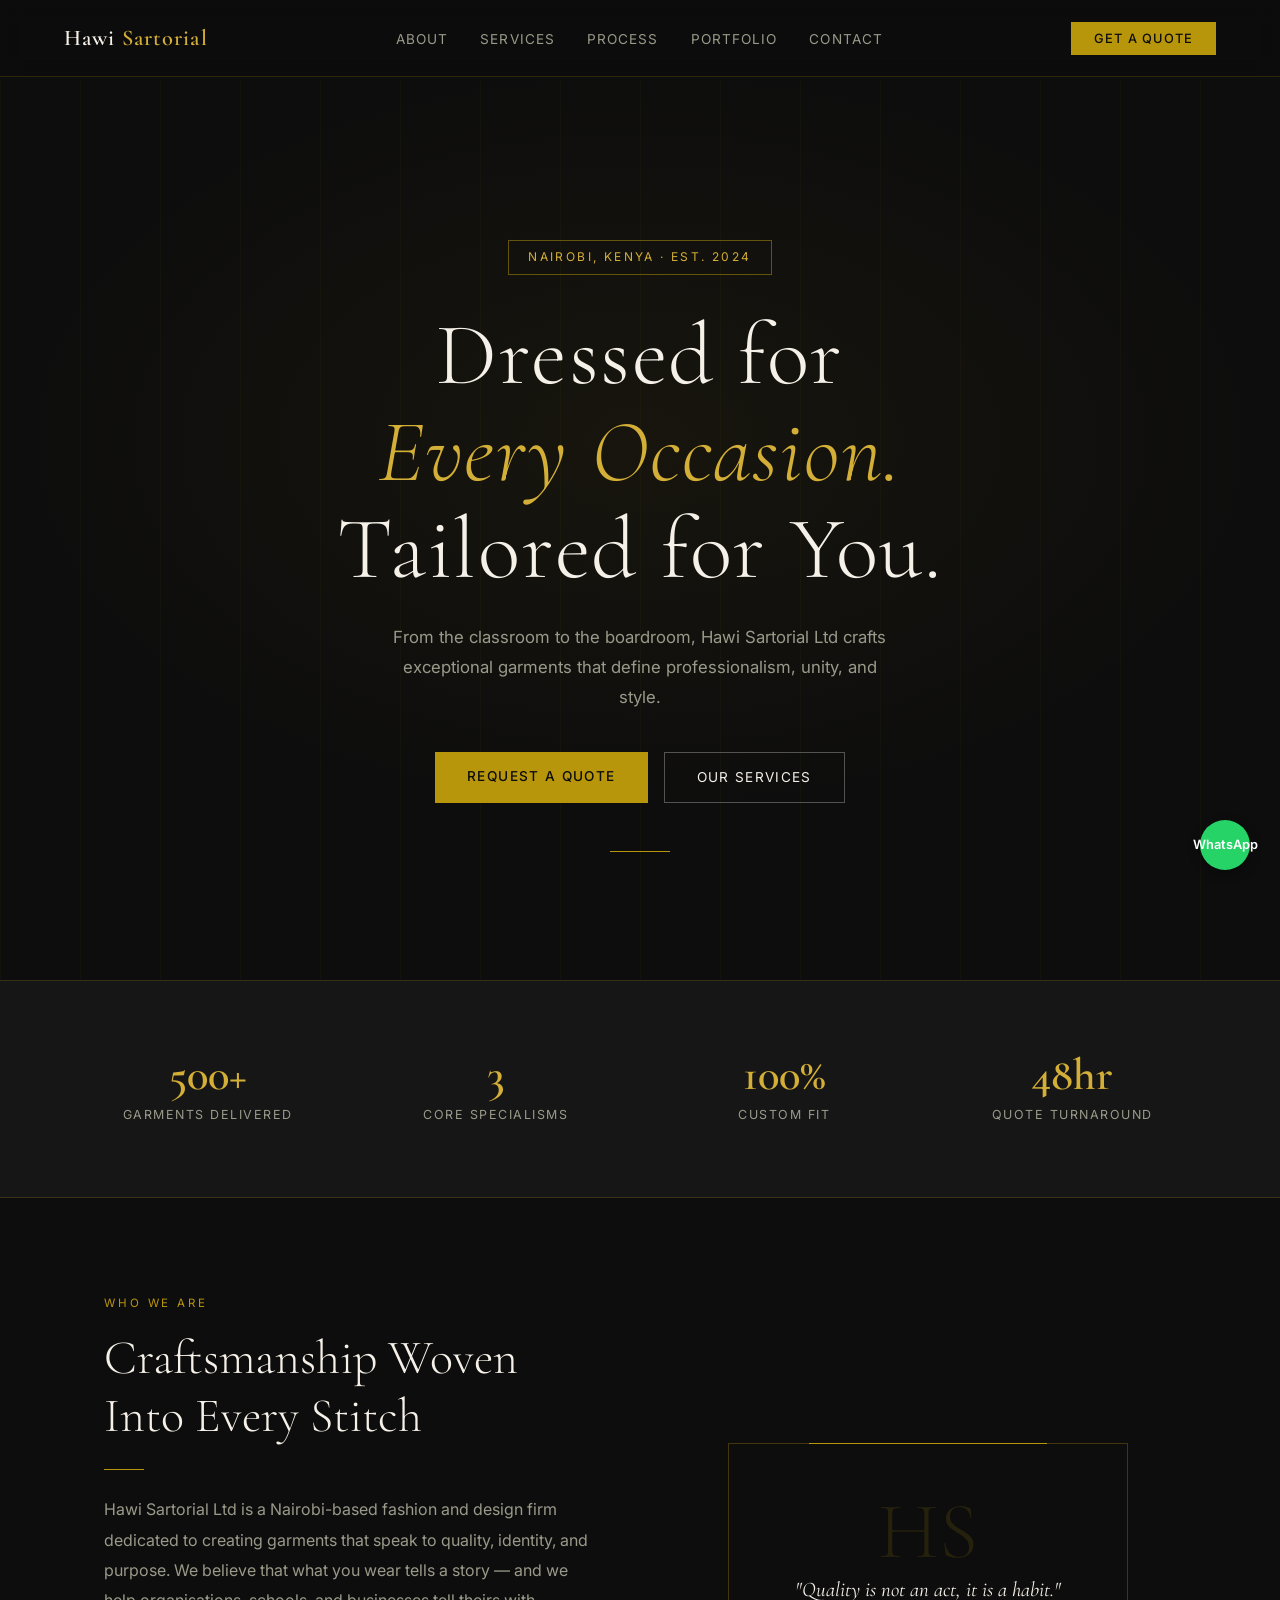
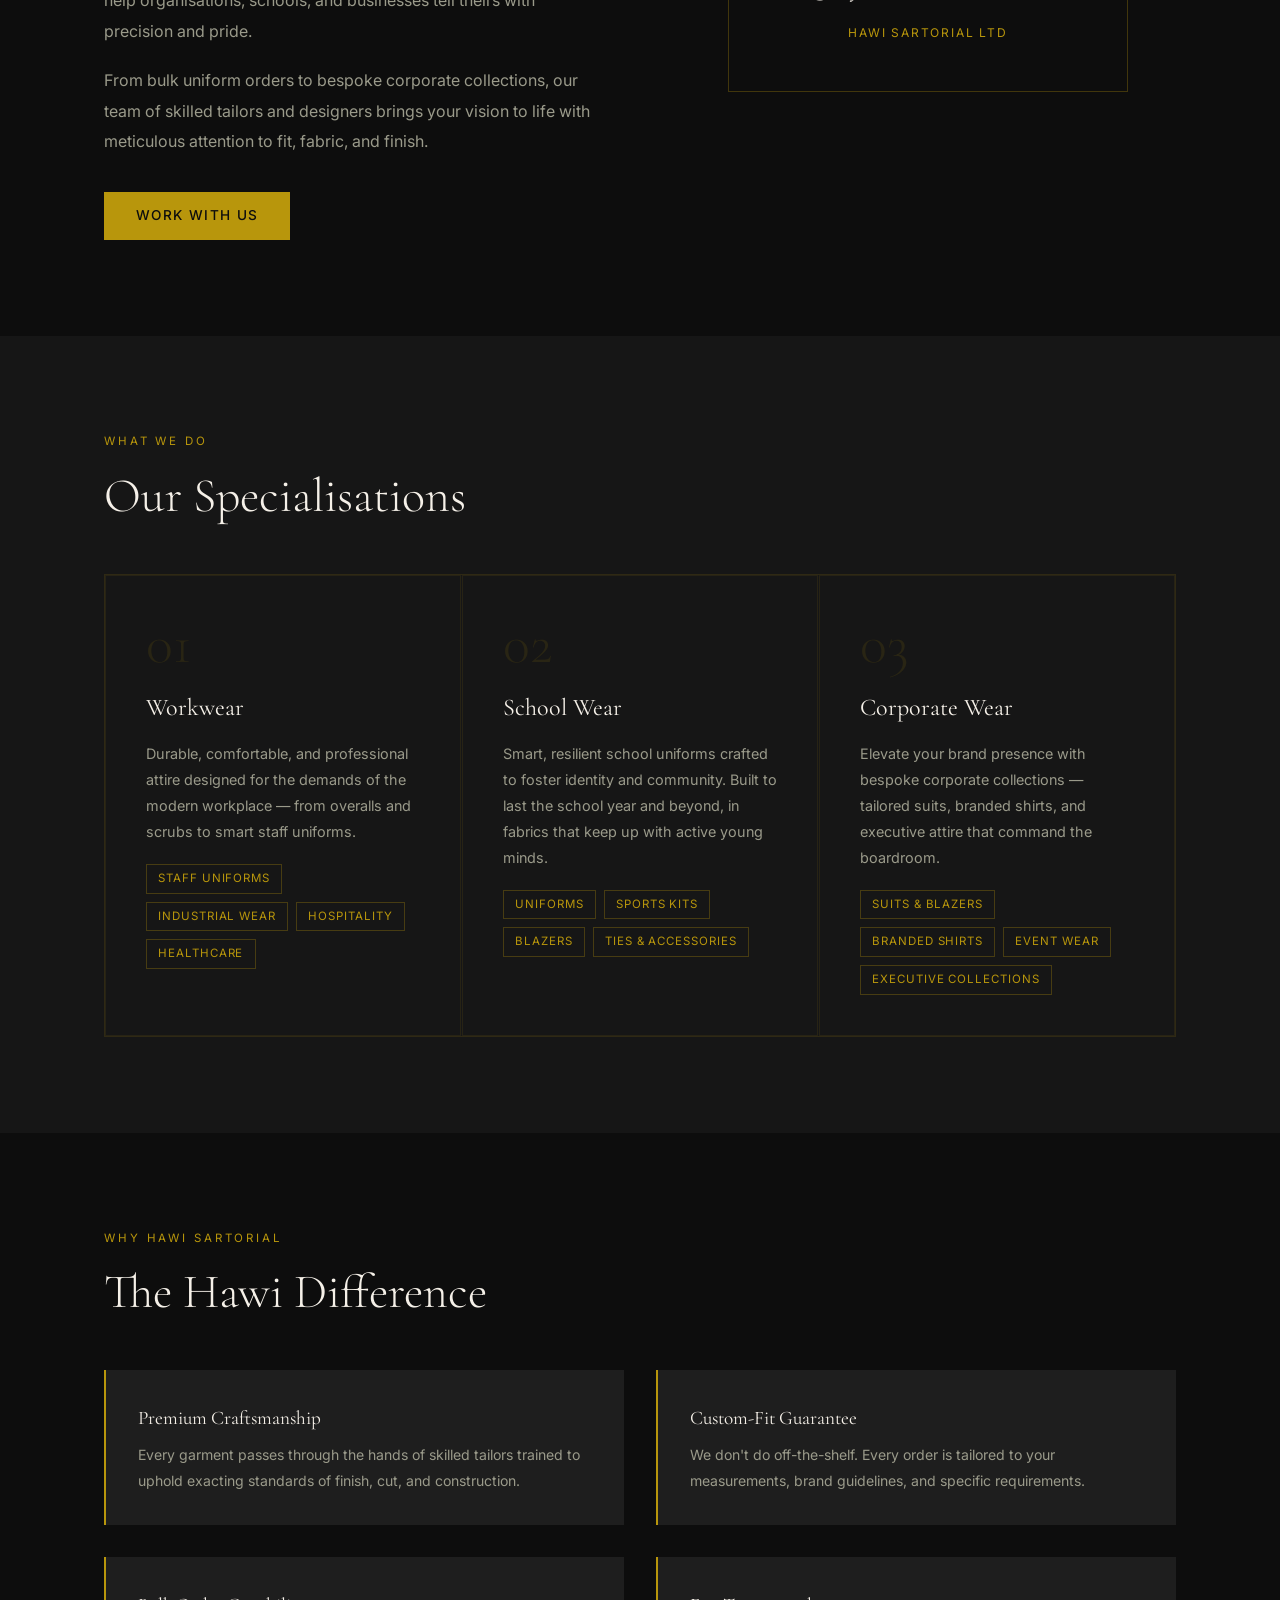
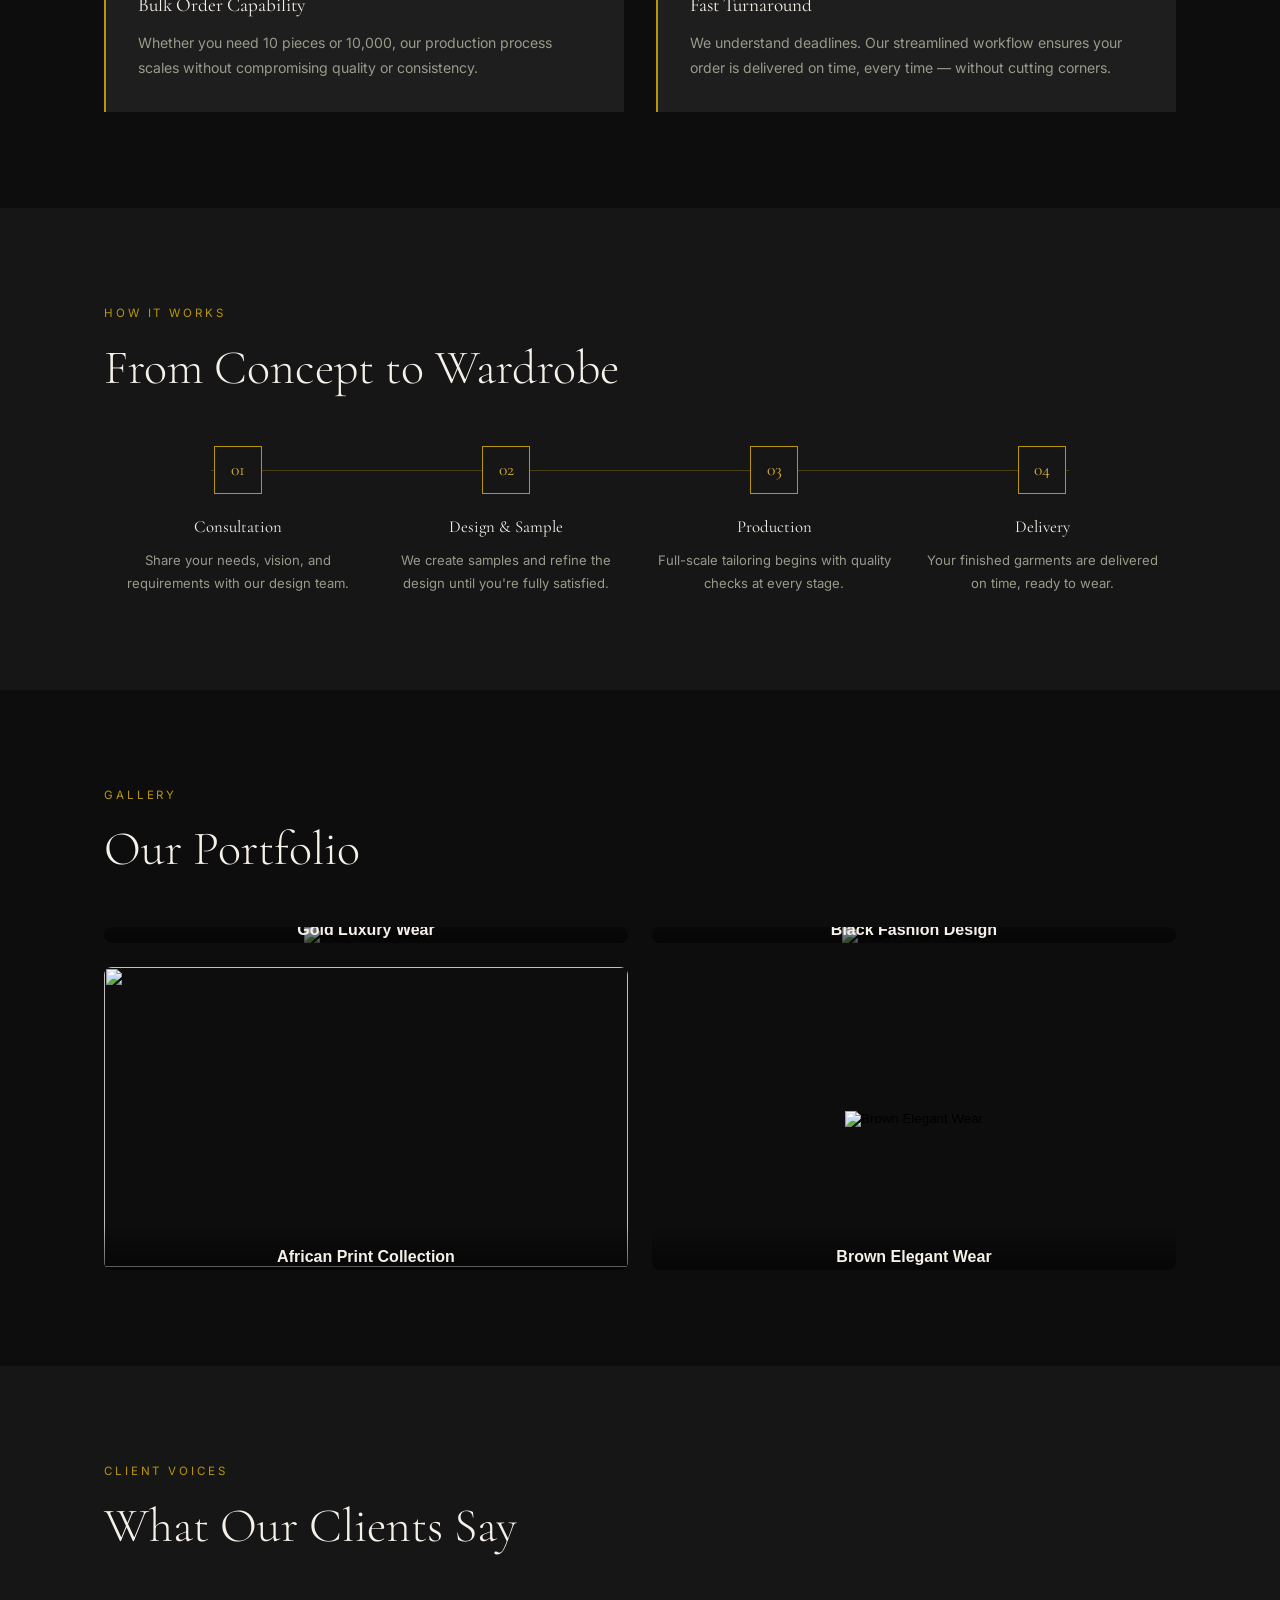
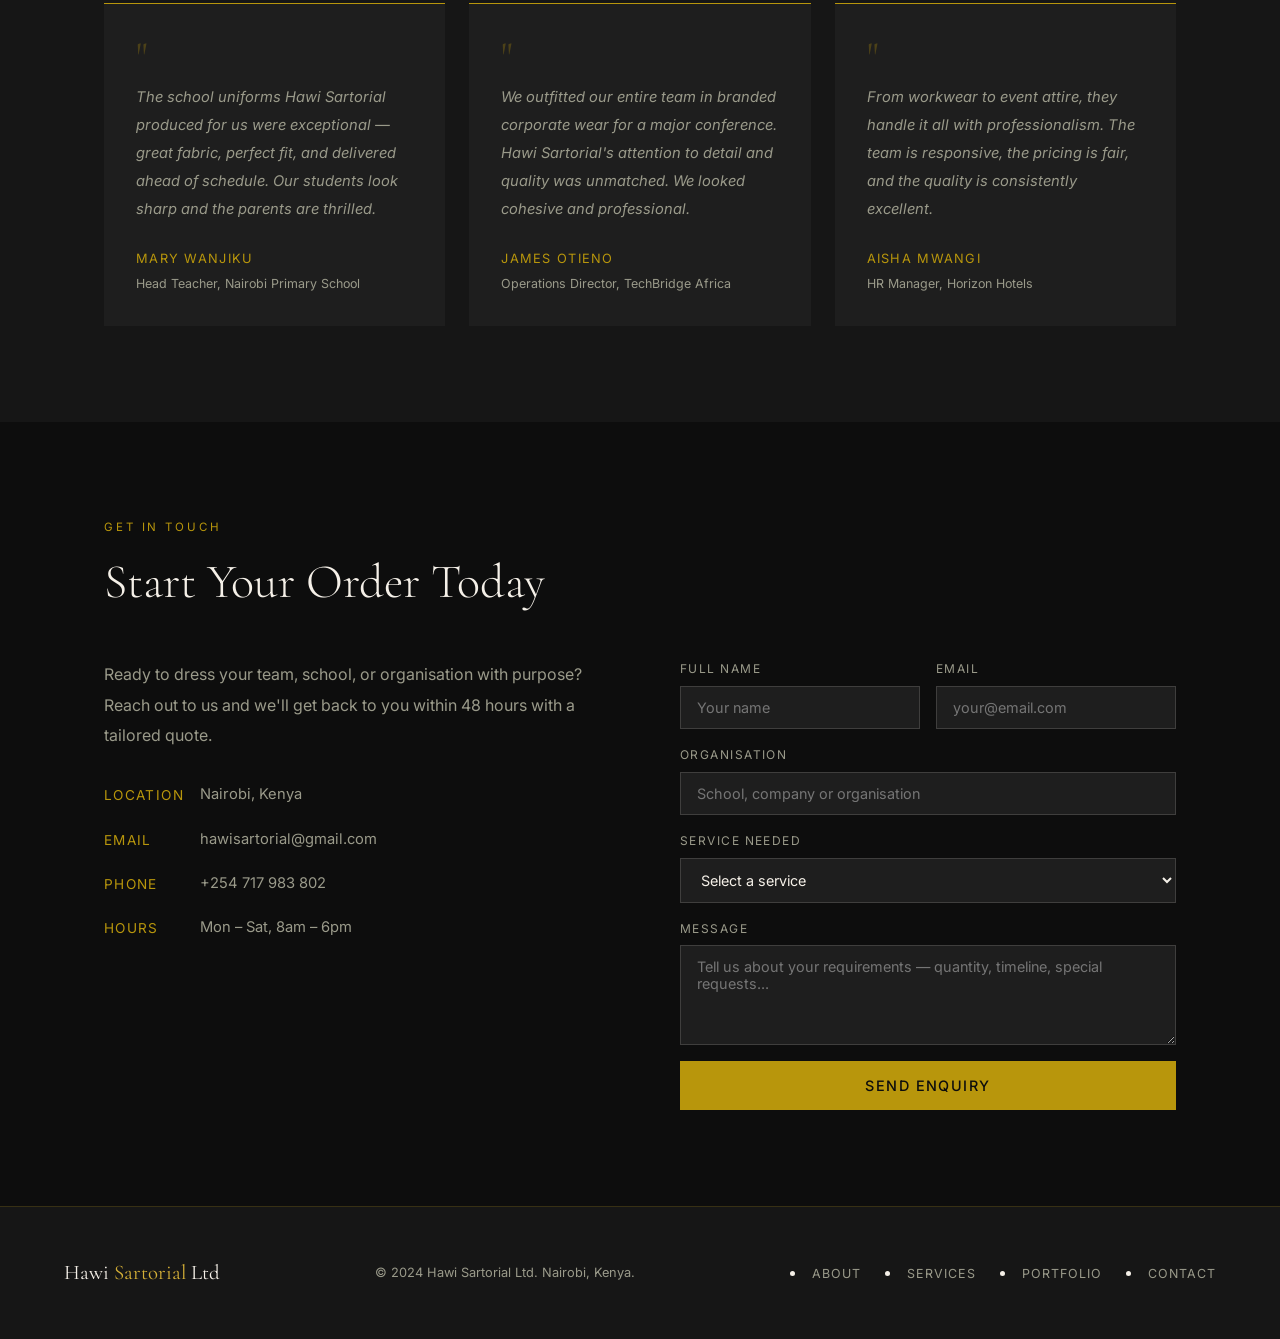
==== commit db2a6df9: "Update portfolio with custom product images (gold wear, black design, African print, brown elegant)" ====
--- a/hawi_landing.html
+++ b/hawi_landing.html
@@ -340,21 +340,21 @@
     <div class="section-tag">Gallery</div>
     <h2 class="section-title">Our Portfolio</h2>
     <div class="gallery-grid">
-      <button class="gallery-item" data-title="Corporate Uniforms" data-src="https://images.unsplash.com/photo-1591195853828-11db59a44f6b?w=600&h=400&fit=crop">
-        <img src="https://images.unsplash.com/photo-1591195853828-11db59a44f6b?w=600&h=400&fit=crop" alt="Corporate Uniforms"/>
-        <span>Corporate Uniforms</span>
+      <button class="gallery-item" data-title="Gold Luxury Wear" data-src="[data-uri]">
+        <img src="[data-uri]" alt="Gold Luxury Wear"/>
+        <span>Gold Luxury Wear</span>
       </button>
-      <button class="gallery-item" data-title="School Uniforms" data-src="https://images.unsplash.com/photo-1552664730-d307ca884978?w=600&h=400&fit=crop">
-        <img src="https://images.unsplash.com/photo-1552664730-d307ca884978?w=600&h=400&fit=crop" alt="School Uniforms"/>
-        <span>School Uniforms</span>
+      <button class="gallery-item" data-title="Black Fashion Design" data-src="[data-uri]">
+        <img src="[data-uri]" alt="Black Fashion Design"/>
+        <span>Black Fashion Design</span>
       </button>
-      <button class="gallery-item" data-title="Workwear" data-src="https://images.unsplash.com/photo-1594938298603-c8148c4dae35?w=600&h=400&fit=crop">
-        <img src="https://images.unsplash.com/photo-1594938298603-c8148c4dae35?w=600&h=400&fit=crop" alt="Workwear"/>
-        <span>Workwear</span>
+      <button class="gallery-item" data-title="African Print Collection" data-src="[data-uri]">
+        <img src="[data-uri]"/>
+        <span>African Print Collection</span>
       </button>
-      <button class="gallery-item" data-title="Fashion Designs" data-src="https://images.unsplash.com/photo-1551804146-cfef9eb04ce0?w=600&h=400&fit=crop">
-        <img src="https://images.unsplash.com/photo-1551804146-cfef9eb04ce0?w=600&h=400&fit=crop" alt="Fashion Designs"/>
-        <span>Fashion Designs</span>
+      <button class="gallery-item" data-title="Brown Elegant Wear" data-src="[data-uri]">
+        <img src="[data-uri]" alt="Brown Elegant Wear"/>
+        <span>Brown Elegant Wear</span>
       </button>
     </div>
   </div>
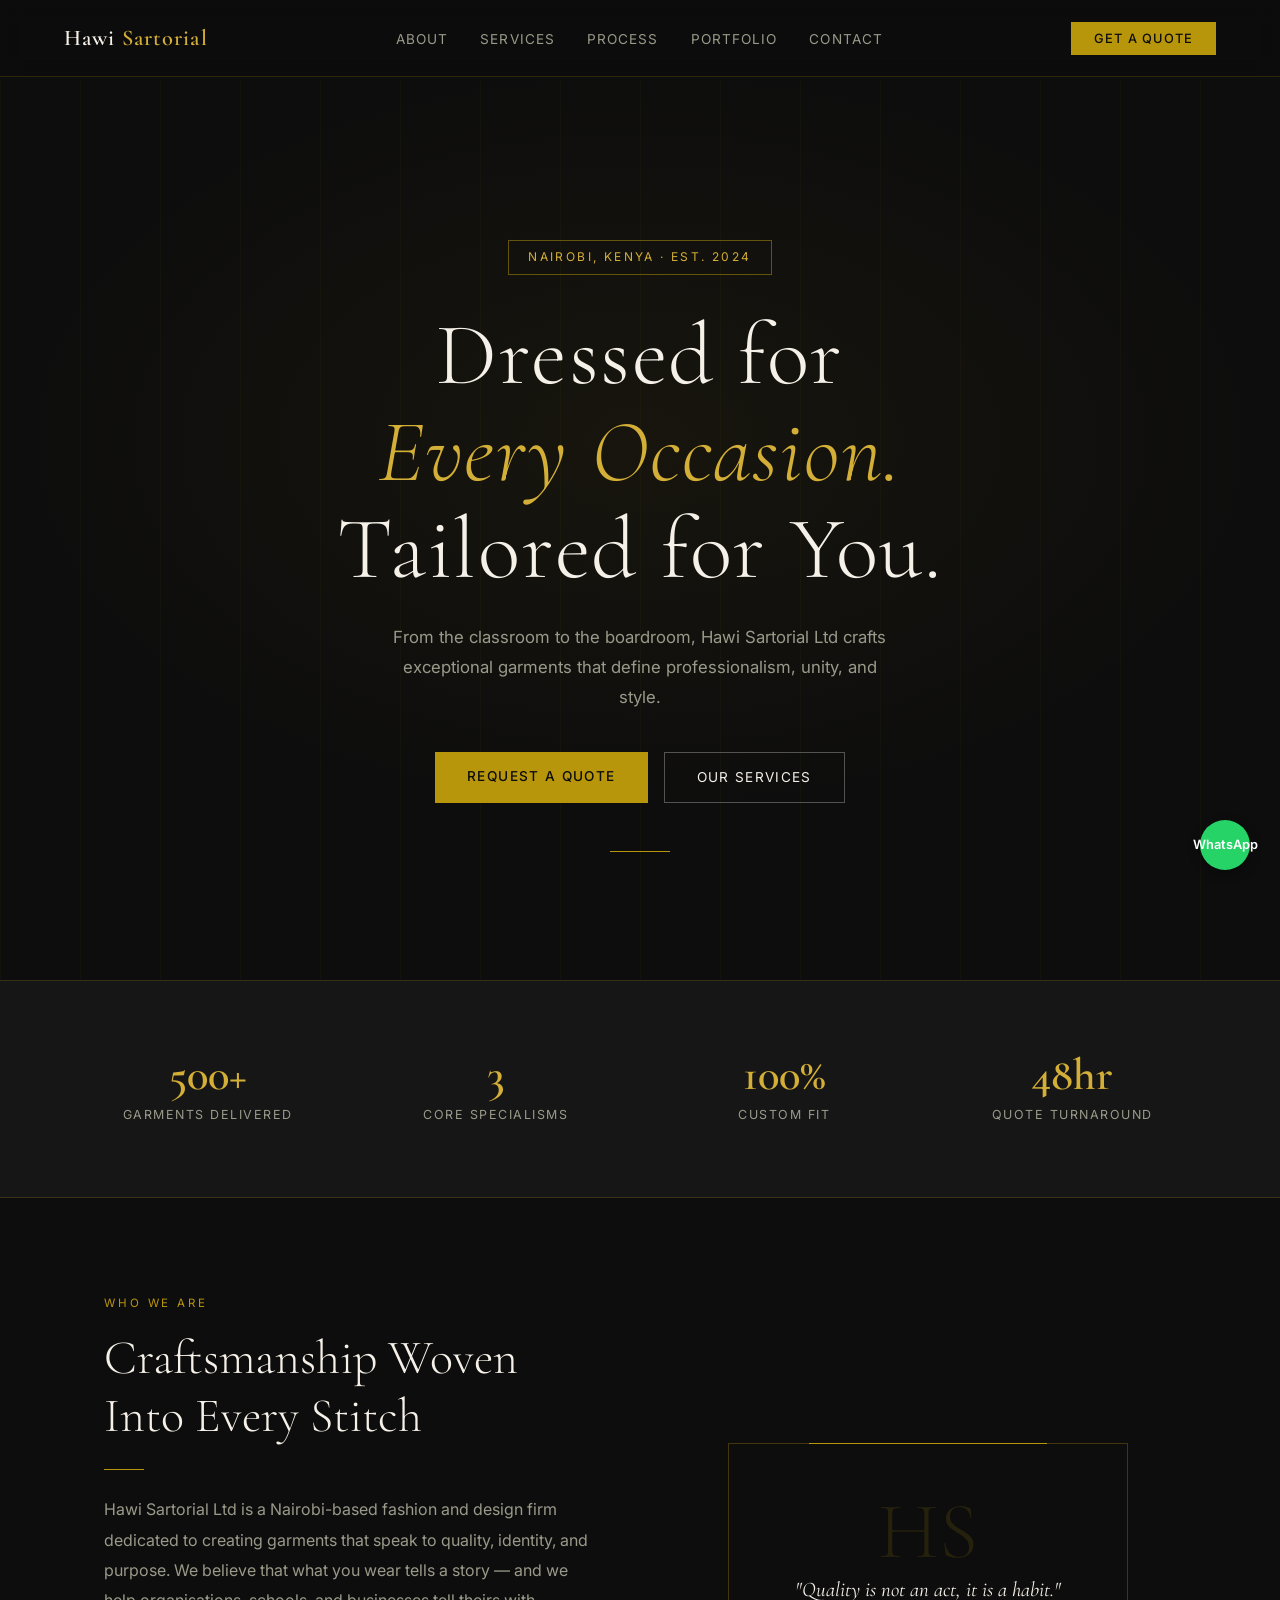
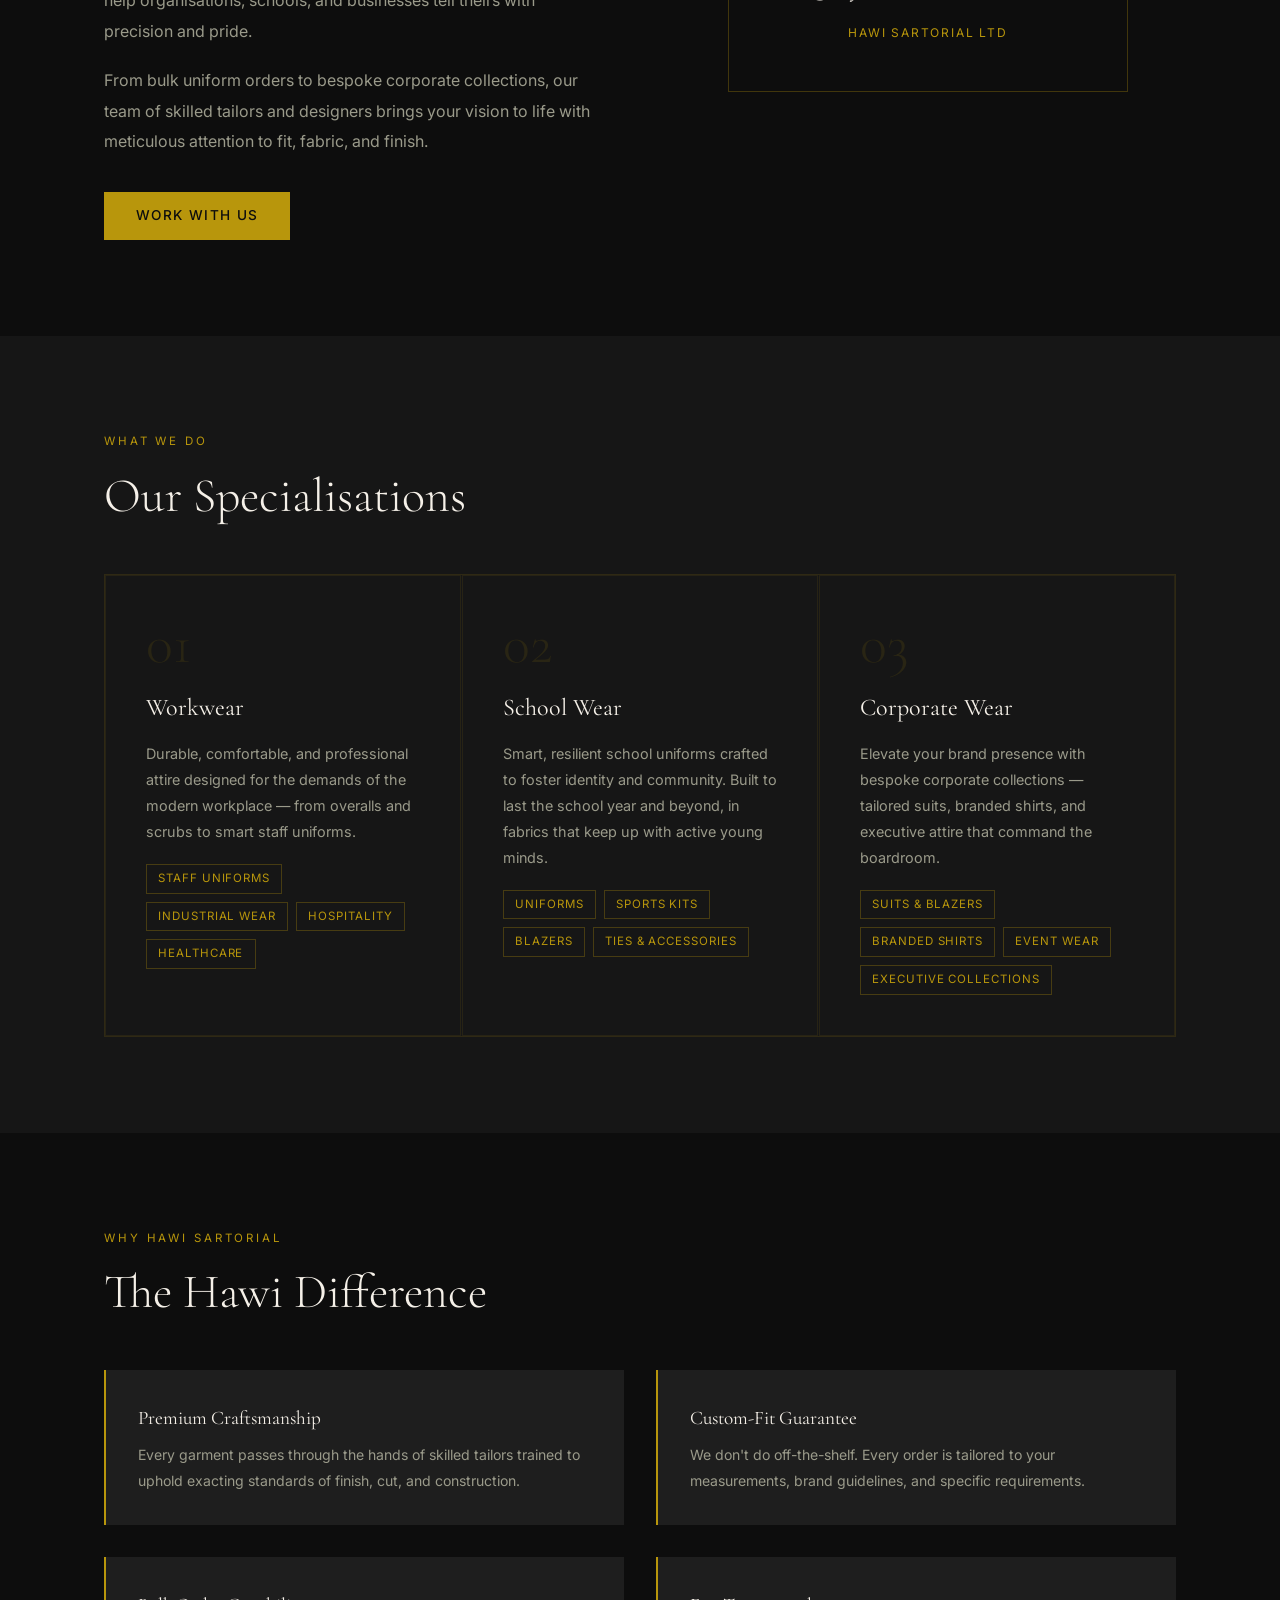
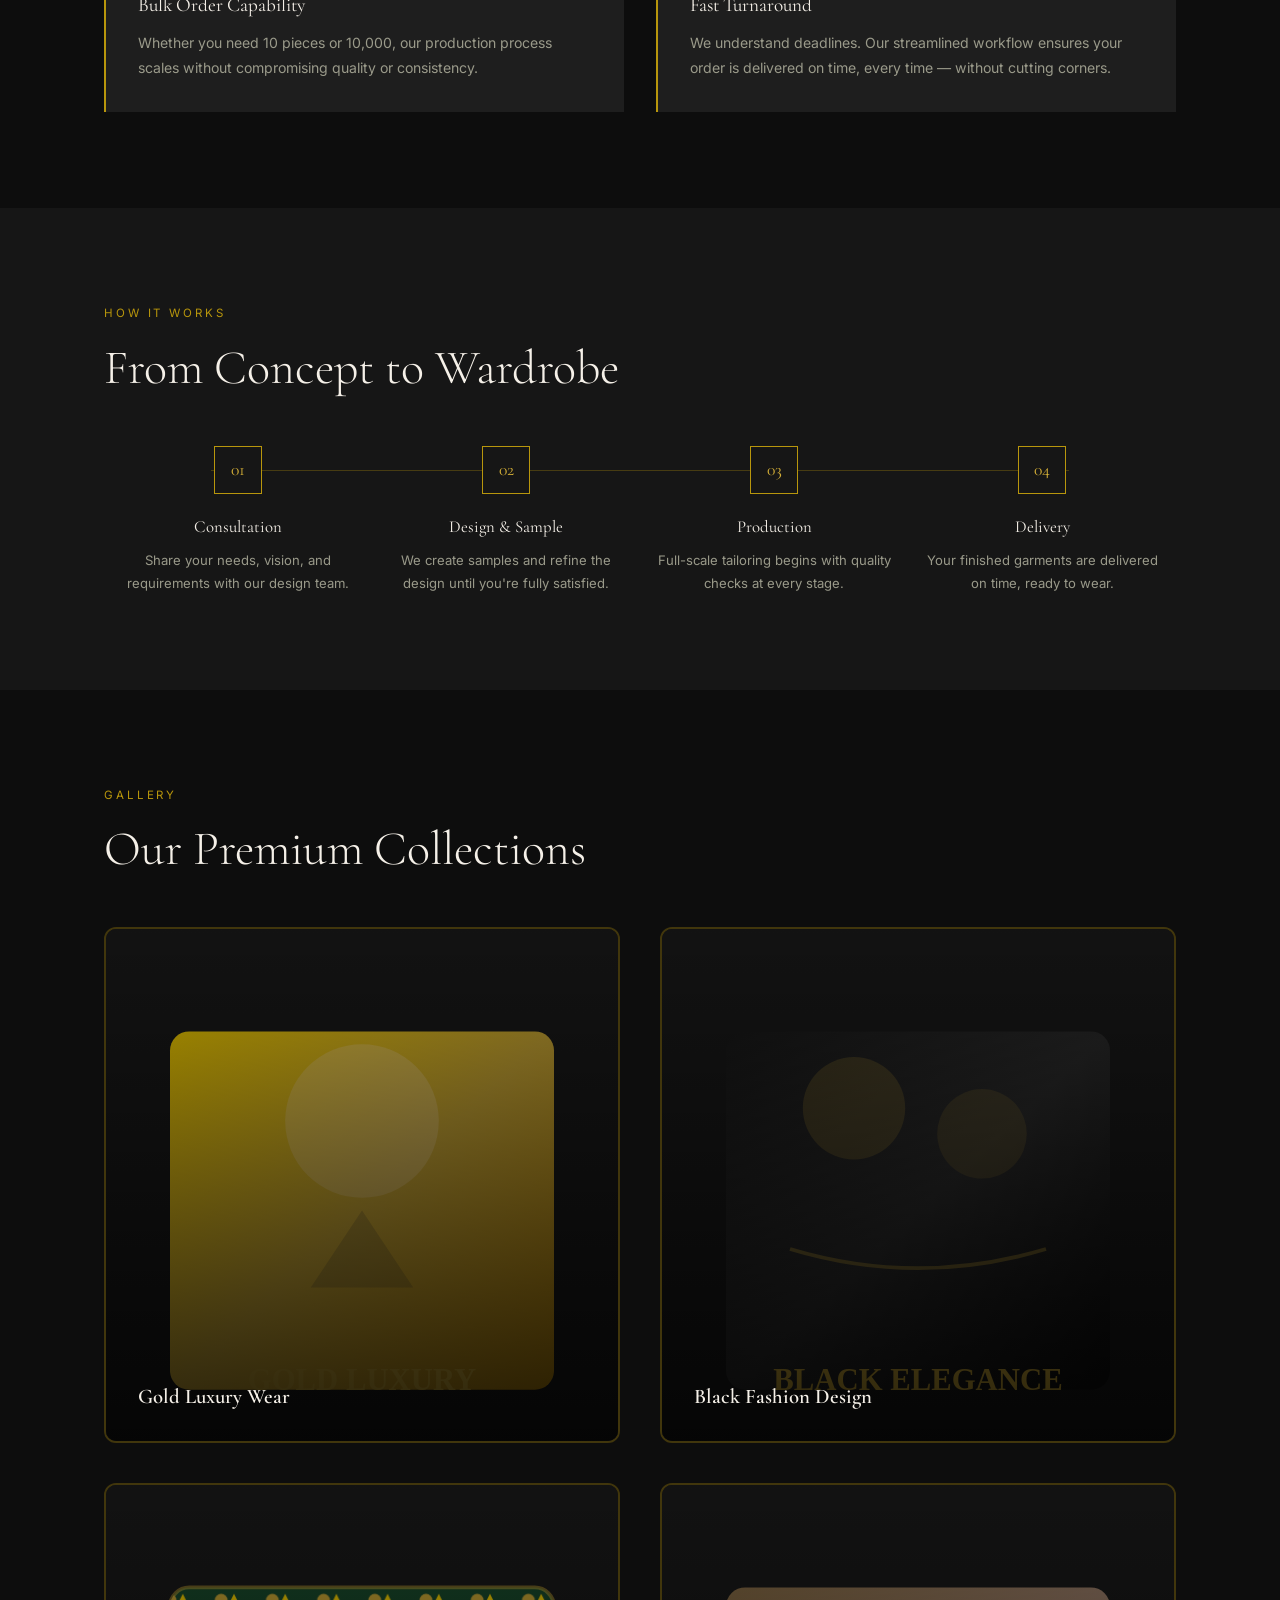
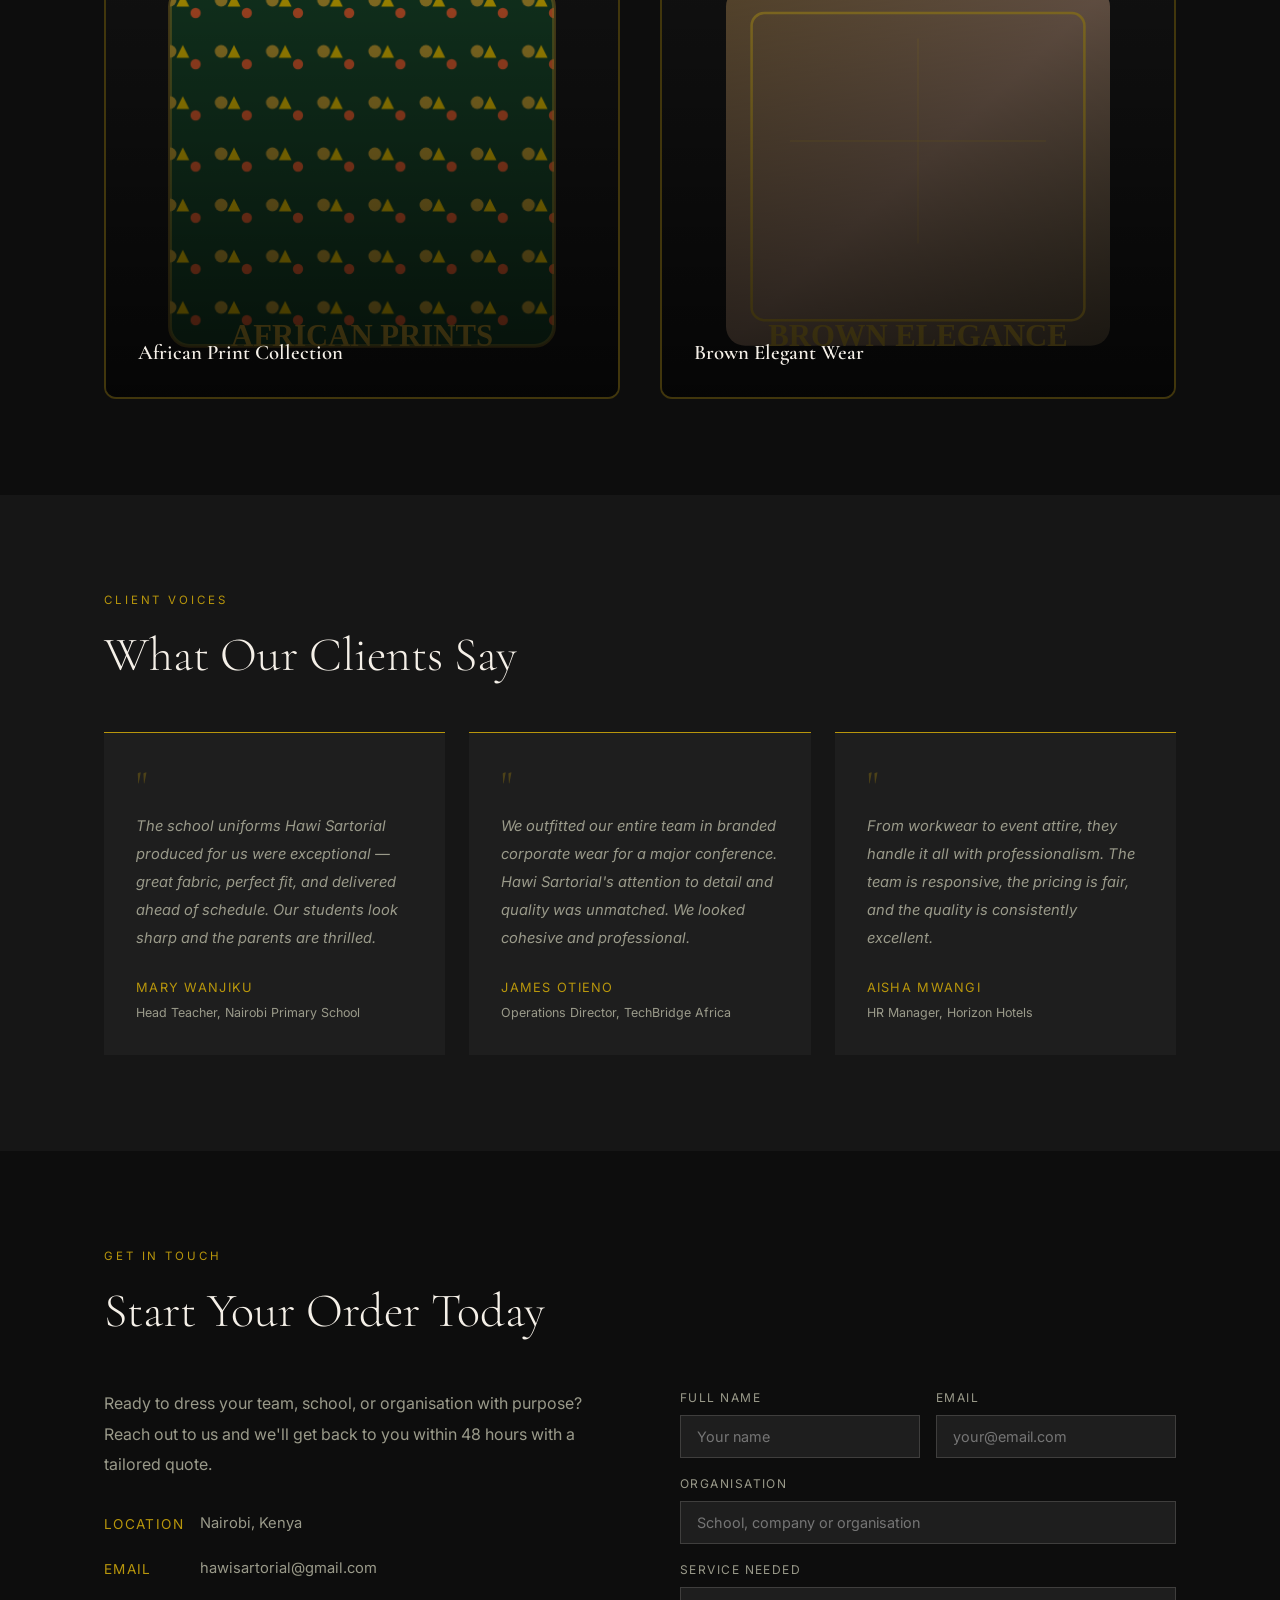
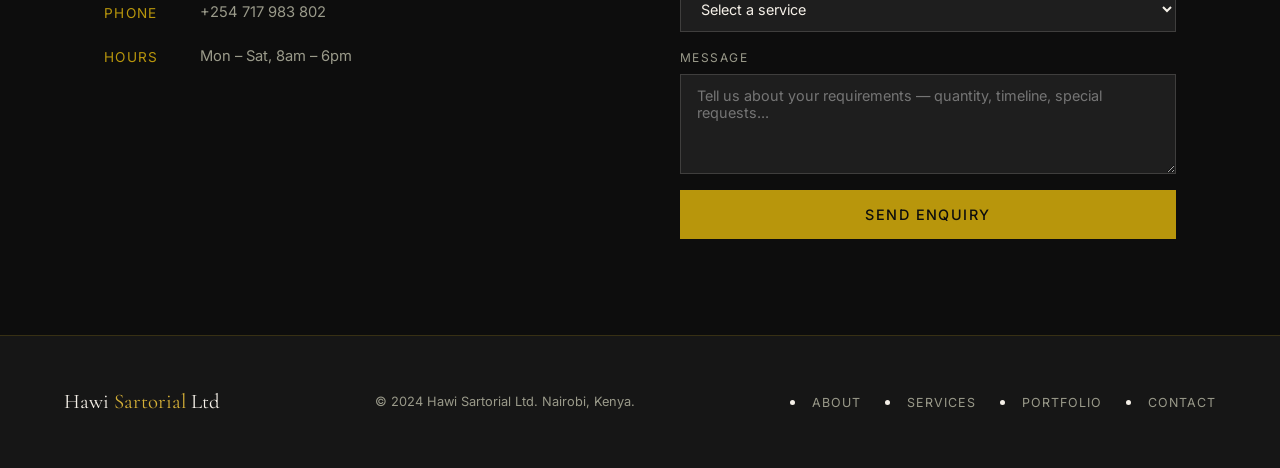
==== commit eeb8d11f: "Replace gallery with beautiful SVG product illustrations - Gold Luxury, Black Elegance, African Prin" ====
--- a/hawi_landing.html
+++ b/hawi_landing.html
@@ -133,20 +133,23 @@
   .form-row{display:grid;grid-template-columns:1fr 1fr;gap:1rem}
 
   /* GALLERY */
-  .gallery-grid{display:grid;grid-template-columns:repeat(2,1fr);gap:1.5rem;margin-top:3rem}
-  .gallery-item{position:relative;overflow:hidden;border-radius:8px;border:none;background:none;cursor:pointer;transition:all 0.3s}
-  .gallery-item img{width:100%;height:300px;object-fit:cover;transition:transform 0.3s}
-  .gallery-item span{position:absolute;bottom:0;left:0;right:0;background:linear-gradient(to top,rgba(0,0,0,0.8),transparent);color:var(--text);padding:1.5rem 1rem;font-weight:600;transform:translateY(20px);transition:transform 0.3s;font-size:1rem}
-  .gallery-item:hover img{transform:scale(1.1)}
-  .gallery-item:hover span{transform:translateY(0)}
+  .gallery-section{background:var(--dark);padding:6rem 0}
+  .gallery-inner{max-width:1200px;margin:0 auto;padding:0 4rem}
+  .gallery-grid{display:grid;grid-template-columns:repeat(2,1fr);gap:2.5rem;margin-top:3rem}
+  .gallery-item{position:relative;overflow:hidden;border-radius:12px;border:2px solid rgba(184,150,12,0.3);background:none;cursor:pointer;transition:all 0.3s;aspect-ratio:1;display:block;padding:0;height:100%;min-height:350px}
+  .gallery-item img{width:100%;height:100%;object-fit:cover;transition:transform 0.4s ease;display:block}
+  .gallery-item-overlay{position:absolute;inset:0;background:linear-gradient(to top,rgba(0,0,0,0.8),rgba(0,0,0,0.3));display:flex;align-items:flex-end;padding:2rem;opacity:1;transition:opacity 0.3s}
+  .gallery-item-title{color:var(--text);font-weight:600;font-size:1.3rem;font-family:var(--serif);margin:0;transform:translateY(0);transition:transform 0.3s}
+  .gallery-item:hover img{transform:scale(1.08)}
+  .gallery-item:hover .gallery-item-overlay{background:linear-gradient(to top,rgba(184,150,12,0.6),rgba(184,150,12,0.2))}
 
   .lightbox{display:none;position:fixed;top:0;left:0;right:0;bottom:0;background:rgba(0,0,0,0.95);z-index:1001;justify-content:center;align-items:center;padding:2rem}
   .lightbox.active{display:flex}
-  .lightbox-close{position:absolute;top:20px;right:30px;font-size:3rem;background:none;border:none;color:var(--text);cursor:pointer;transition:color 0.3s}
+  .lightbox-close{position:absolute;top:20px;right:30px;font-size:3rem;background:none;border:none;color:var(--text);cursor:pointer;transition:color 0.3s;z-index:1002}
   .lightbox-close:hover{color:var(--gold-light)}
   .lightbox-content{position:relative;max-width:90%;max-height:80vh;text-align:center}
-  .lightbox-content img{width:100%;max-height:70vh;object-fit:contain}
-  .lightbox-content p{color:var(--text);margin-top:1.5rem;font-size:1.2rem}
+  .lightbox-content img{width:100%;max-height:70vh;object-fit:contain;border-radius:8px;box-shadow:0 0 40px rgba(212,175,55,0.3)}
+  .lightbox-content p{color:var(--gold-light);margin-top:1.5rem;font-size:1.2rem;font-weight:600}
 
   /* FOOTER */
   footer{background:var(--dark-2);border-top:0.5px solid rgba(184,150,12,0.2);padding:3rem 4rem;display:flex;align-items:center;justify-content:space-between}
@@ -169,7 +172,40 @@
   .form-message.success{background:rgba(76,175,80,0.15);color:#4caf50;border:0.5px solid rgba(76,175,80,0.4)}
   .form-message.error{background:rgba(244,67,54,0.15);color:#f44336;border:0.5px solid rgba(244,67,54,0.4)}
 
-  @media(max-width:768px){\n    nav{padding:1rem 1.5rem}\n    .nav-toggle{display:flex}\n    .nav-links{position:absolute;top:100%;left:0;right:0;background:var(--dark-2);flex-direction:column;gap:0;max-height:0;overflow:hidden;transition:max-height 0.3s;border-bottom:1px solid rgba(184,150,12,0.2)}\n    .nav-links.active{max-height:500px}\n    .nav-links a{padding:1rem 1.5rem;border-bottom:1px solid rgba(184,150,12,0.1)}\n    .stats{grid-template-columns:repeat(2,1fr);padding:2rem 1.5rem}\n    .section,.services-inner,.process-inner,.contact-inner{padding:4rem 1.5rem}\n    .about-grid,.contact-grid,.why-grid{grid-template-columns:1fr;gap:2rem}\n    .services-grid,.testimonials-grid{grid-template-columns:1fr}\n    .gallery-grid{grid-template-columns:1fr}\n    .process-steps{grid-template-columns:repeat(2,1fr);gap:2rem}\n    .process-steps::before{display:none}\n    footer{flex-direction:column;gap:1rem;text-align:center;padding:2rem 1.5rem}\n    .footer-links{justify-content:center}\n    .form-row{grid-template-columns:1fr}\n    .back-to-top,.whatsapp-float{bottom:20px;right:20px;width:45px;height:45px}\n    .whatsapp-float{bottom:80px}\n    .hero{margin-top:60px}\n  }\n\n  @media(max-width:480px){\n    nav{padding:0.8rem 1rem}\n    .nav-logo{font-size:1.1rem}\n    .nav-cta{padding:0.4rem 1rem;font-size:0.7rem}\n    .hero h1{font-size:2rem}\n    .hero p{font-size:0.95rem}\n    .section-title{font-size:1.5rem}\n    .stat-num{font-size:2rem}\n    .services-grid{grid-template-columns:1fr}\n    .section,.services-inner,.process-inner,.contact-inner{padding:2rem 1rem}\n    .about-grid{gap:2rem}\n  }\n</style>
+  @media(max-width:768px){
+    nav{padding:1rem 1.5rem}
+    .nav-toggle{display:flex}
+    .nav-links{position:absolute;top:100%;left:0;right:0;background:var(--dark-2);flex-direction:column;gap:0;max-height:0;overflow:hidden;transition:max-height 0.3s;border-bottom:1px solid rgba(184,150,12,0.2)}
+    .nav-links.active{max-height:500px}
+    .nav-links a{padding:1rem 1.5rem;border-bottom:1px solid rgba(184,150,12,0.1)}
+    .stats{grid-template-columns:repeat(2,1fr);padding:2rem 1.5rem}
+    .section,.services-inner,.process-inner,.contact-inner,.gallery-inner{padding:4rem 1.5rem}
+    .about-grid,.contact-grid,.why-grid{grid-template-columns:1fr;gap:2rem}
+    .services-grid,.testimonials-grid{grid-template-columns:1fr}
+    .gallery-grid{grid-template-columns:1fr}
+    .process-steps{grid-template-columns:repeat(2,1fr);gap:2rem}
+    .process-steps::before{display:none}
+    footer{flex-direction:column;gap:1rem;text-align:center;padding:2rem 1.5rem}
+    .footer-links{justify-content:center}
+    .form-row{grid-template-columns:1fr}
+    .back-to-top,.whatsapp-float{bottom:20px;right:20px;width:45px;height:45px}
+    .whatsapp-float{bottom:80px}
+    .hero{margin-top:60px}
+  }
+
+  @media(max-width:480px){
+    nav{padding:0.8rem 1rem}
+    .nav-logo{font-size:1.1rem}
+    .nav-cta{padding:0.4rem 1rem;font-size:0.7rem}
+    .hero h1{font-size:2rem}
+    .hero p{font-size:0.95rem}
+    .section-title{font-size:1.5rem}
+    .stat-num{font-size:2rem}
+    .services-grid{grid-template-columns:1fr}
+    .section,.services-inner,.process-inner,.contact-inner,.gallery-inner{padding:2rem 1rem}
+    .about-grid{gap:2rem}
+  }
+</style>
 </head>
 <body>
 
@@ -334,34 +370,105 @@
   </div>
 </section>
 
-<!-- PORTFOLIO -->
-<section id="portfolio" style="background:var(--dark)">
-  <div class="section">
+<!-- PORTFOLIO GALLERY -->
+<section id="portfolio" class="gallery-section">
+  <div class="gallery-inner">
     <div class="section-tag">Gallery</div>
-    <h2 class="section-title">Our Portfolio</h2>
+    <h2 class="section-title">Our Premium Collections</h2>
     <div class="gallery-grid">
-      <button class="gallery-item" data-title="Gold Luxury Wear" data-src="[data-uri]">
-        <img src="[data-uri]" alt="Gold Luxury Wear"/>
-        <span>Gold Luxury Wear</span>
+      <!-- Gold Luxury Wear -->
+      <button class="gallery-item" data-title="Gold Luxury Wear" onclick="openLightbox(this)">
+        <svg style="width:100%;height:100%;position:absolute;top:0;left:0" viewBox="0 0 400 400" xmlns="http://www.w3.org/2000/svg">
+          <defs>
+            <linearGradient id="goldGradient" x1="0%" y1="0%" x2="100%" y2="100%">
+              <stop offset="0%" style="stop-color:#FFD700;stop-opacity:1" />
+              <stop offset="50%" style="stop-color:#D4AF37;stop-opacity:1" />
+              <stop offset="100%" style="stop-color:#B8860B;stop-opacity:1" />
+            </linearGradient>
+          </defs>
+          <rect width="400" height="400" fill="#1a1a1a"/>
+          <rect x="50" y="80" width="300" height="280" fill="url(#goldGradient)" rx="15"/>
+          <circle cx="200" cy="150" r="60" fill="#FFE5B4" opacity="0.3"/>
+          <polygon points="200,220 240,280 160,280" fill="#2d2d2d" opacity="0.2"/>
+          <text x="200" y="360" font-family="Georgia, serif" font-size="24" fill="#D4AF37" text-anchor="middle" font-weight="bold">GOLD LUXURY</text>
+        </svg>
+        <div class="gallery-item-overlay">
+          <h3 class="gallery-item-title">Gold Luxury Wear</h3>
+        </div>
       </button>
-      <button class="gallery-item" data-title="Black Fashion Design" data-src="[data-uri]">
-        <img src="[data-uri]" alt="Black Fashion Design"/>
-        <span>Black Fashion Design</span>
+
+      <!-- Black Fashion Design -->
+      <button class="gallery-item" data-title="Black Fashion Design" onclick="openLightbox(this)">
+        <svg style="width:100%;height:100%;position:absolute;top:0;left:0" viewBox="0 0 400 400" xmlns="http://www.w3.org/2000/svg">
+          <defs>
+            <linearGradient id="blackGradient" x1="0%" y1="0%" x2="100%" y2="100%">
+              <stop offset="0%" style="stop-color:#1a1a1a;stop-opacity:1" />
+              <stop offset="50%" style="stop-color:#2d2d2d;stop-opacity:1" />
+              <stop offset="100%" style="stop-color:#0d0d0d;stop-opacity:1" />
+            </linearGradient>
+          </defs>
+          <rect width="400" height="400" fill="#1a1a1a"/>
+          <rect x="50" y="80" width="300" height="280" fill="url(#blackGradient)" rx="15"/>
+          <circle cx="150" cy="140" r="40" fill="#D4AF37" opacity="0.2"/>
+          <circle cx="250" cy="160" r="35" fill="#D4AF37" opacity="0.15"/>
+          <path d="M 100 250 Q 200 280 300 250" stroke="#D4AF37" stroke-width="3" fill="none" opacity="0.4"/>
+          <text x="200" y="360" font-family="Georgia, serif" font-size="24" fill="#D4AF37" text-anchor="middle" font-weight="bold">BLACK ELEGANCE</text>
+        </svg>
+        <div class="gallery-item-overlay">
+          <h3 class="gallery-item-title">Black Fashion Design</h3>
+        </div>
       </button>
-      <button class="gallery-item" data-title="African Print Collection" data-src="[data-uri]">
-        <img src="[data-uri]"/>
-        <span>African Print Collection</span>
+
+      <!-- African Print Collection -->
+      <button class="gallery-item" data-title="African Print Collection" onclick="openLightbox(this)">
+        <svg style="width:100%;height:100%;position:absolute;top:0;left:0" viewBox="0 0 400 400" xmlns="http://www.w3.org/2000/svg">
+          <defs>
+            <pattern id="africanPattern" x="0" y="0" width="40" height="40" patternUnits="userSpaceOnUse">
+              <rect width="40" height="40" fill="#1a4d2e"/>
+              <circle cx="10" cy="10" r="5" fill="#D4AF37"/>
+              <circle cx="30" cy="20" r="4" fill="#FF6B35"/>
+              <polygon points="20,5 25,15 15,15" fill="#FFD700"/>
+            </pattern>
+          </defs>
+          <rect width="400" height="400" fill="#1a1a1a"/>
+          <rect x="50" y="80" width="300" height="280" fill="url(#africanPattern)" rx="15"/>
+          <rect x="50" y="80" width="300" height="280" fill="none" stroke="#D4AF37" stroke-width="3" rx="15" opacity="0.5"/>
+          <text x="200" y="360" font-family="Georgia, serif" font-size="24" fill="#D4AF37" text-anchor="middle" font-weight="bold">AFRICAN PRINTS</text>
+        </svg>
+        <div class="gallery-item-overlay">
+          <h3 class="gallery-item-title">African Print Collection</h3>
+        </div>
       </button>
-      <button class="gallery-item" data-title="Brown Elegant Wear" data-src="[data-uri]">
-        <img src="[data-uri]" alt="Brown Elegant Wear"/>
-        <span>Brown Elegant Wear</span>
+
+      <!-- Brown Elegant Wear -->
+      <button class="gallery-item" data-title="Brown Elegant Wear" onclick="openLightbox(this)">
+        <svg style="width:100%;height:100%;position:absolute;top:0;left:0" viewBox="0 0 400 400" xmlns="http://www.w3.org/2000/svg">
+          <defs>
+            <linearGradient id="brownGradient" x1="0%" y1="0%" x2="100%" y2="100%">
+              <stop offset="0%" style="stop-color:#8B6F47;stop-opacity:1" />
+              <stop offset="50%" style="stop-color:#A0826D;stop-opacity:1" />
+              <stop offset="100%" style="stop-color:#6B5D47;stop-opacity:1" />
+            </linearGradient>
+          </defs>
+          <rect width="400" height="400" fill="#1a1a1a"/>
+          <rect x="50" y="80" width="300" height="280" fill="url(#brownGradient)" rx="15"/>
+          <rect x="70" y="100" width="260" height="240" fill="none" stroke="#D4AF37" stroke-width="2" rx="10"/>
+          <line x1="100" y1="200" x2="300" y2="200" stroke="#D4AF37" stroke-width="1" opacity="0.3"/>
+          <line x1="200" y1="120" x2="200" y2="280" stroke="#D4AF37" stroke-width="1" opacity="0.3"/>
+          <text x="200" y="360" font-family="Georgia, serif" font-size="24" fill="#D4AF37" text-anchor="middle" font-weight="bold">BROWN ELEGANCE</text>
+        </svg>
+        <div class="gallery-item-overlay">
+          <h3 class="gallery-item-title">Brown Elegant Wear</h3>
+        </div>
       </button>
     </div>
   </div>
+
+  <!-- LIGHTBOX -->
   <div class="lightbox" id="lightbox">
-    <button class="lightbox-close" id="lightboxClose">×</button>
+    <button class="lightbox-close" onclick="closeLightbox()">×</button>
     <div class="lightbox-content">
-      <img id="lightboxImage" alt="Portfolio preview"/>
+      <svg id="lightboxImage" style="width:100%;height:100%;max-height:70vh" viewBox="0 0 400 400" xmlns="http://www.w3.org/2000/svg"></svg>
       <p id="lightboxCaption"></p>
     </div>
   </div>
@@ -450,6 +557,41 @@
 </footer>
 
 <script>
+const galleryImages = {
+  'Gold Luxury Wear': `<defs><linearGradient id="goldGradient" x1="0%" y1="0%" x2="100%" y2="100%"><stop offset="0%" style="stop-color:#FFD700;stop-opacity:1" /><stop offset="50%" style="stop-color:#D4AF37;stop-opacity:1" /><stop offset="100%" style="stop-color:#B8860B;stop-opacity:1" /></linearGradient></defs><rect width="400" height="400" fill="#1a1a1a"/><rect x="30" y="50" width="340" height="320" fill="url(#goldGradient)" rx="20"/><circle cx="200" cy="140" r="80" fill="#FFE5B4" opacity="0.3"/><polygon points="200,240 260,320 140,320" fill="#2d2d2d" opacity="0.2"/><circle cx="100" cy="100" r="20" fill="#fff" opacity="0.1"/><circle cx="320" cy="280" r="15" fill="#fff" opacity="0.1"/><text x="200" y="380" font-family="Georgia, serif" font-size="28" fill="#D4AF37" text-anchor="middle" font-weight="bold">GOLD LUXURY WEAR</text>`,
+  'Black Fashion Design': `<defs><linearGradient id="blackGradient" x1="0%" y1="0%" x2="100%" y2="100%"><stop offset="0%" style="stop-color:#1a1a1a;stop-opacity:1" /><stop offset="50%" style="stop-color:#2d2d2d;stop-opacity:1" /><stop offset="100%" style="stop-color:#0d0d0d;stop-opacity:1" /></linearGradient></defs><rect width="400" height="400" fill="#1a1a1a"/><rect x="30" y="50" width="340" height="320" fill="url(#blackGradient)" rx="20"/><circle cx="120" cy="120" r="50" fill="#D4AF37" opacity="0.25"/><circle cx="280" cy="180" r="45" fill="#D4AF37" opacity="0.2"/><path d="M 80 280 Q 200 320 320 280" stroke="#D4AF37" stroke-width="4" fill="none" opacity="0.5"/><line x1="100" y1="100" x2="300" y2="280" stroke="#D4AF37" stroke-width="1" opacity="0.2"/><text x="200" y="380" font-family="Georgia, serif" font-size="28" fill="#D4AF37" text-anchor="middle" font-weight="bold">BLACK ELEGANCE</text>`,
+  'African Print Collection': `<defs><pattern id="africanPattern" x="0" y="0" width="50" height="50" patternUnits="userSpaceOnUse"><rect width="50" height="50" fill="#1a4d2e"/><circle cx="15" cy="15" r="6" fill="#D4AF37"/><circle cx="35" cy="25" r="5" fill="#FF6B35"/><polygon points="25,5 30,18 18,18" fill="#FFD700"/><rect x="5" y="35" width="8" height="8" fill="#FF6B35"/></pattern></defs><rect width="400" height="400" fill="#1a1a1a"/><rect x="30" y="50" width="340" height="320" fill="url(#africanPattern)" rx="20"/><rect x="30" y="50" width="340" height="320" fill="none" stroke="#D4AF37" stroke-width="4" rx="20" opacity="0.7"/><circle cx="100" cy="100" r="25" fill="#D4AF37" opacity="0.15"/><circle cx="320" cy="300" r="30" fill="#FF6B35" opacity="0.15"/><text x="200" y="380" font-family="Georgia, serif" font-size="28" fill="#D4AF37" text-anchor="middle" font-weight="bold">AFRICAN PRINTS</text>`,
+  'Brown Elegant Wear': `<defs><linearGradient id="brownGradient" x1="0%" y1="0%" x2="100%" y2="100%"><stop offset="0%" style="stop-color:#8B6F47;stop-opacity:1" /><stop offset="50%" style="stop-color:#A0826D;stop-opacity:1" /><stop offset="100%" style="stop-color:#6B5D47;stop-opacity:1" /></linearGradient></defs><rect width="400" height="400" fill="#1a1a1a"/><rect x="30" y="50" width="340" height="320" fill="url(#brownGradient)" rx="20"/><rect x="60" y="80" width="280" height="260" fill="none" stroke="#D4AF37" stroke-width="3" rx="15"/><circle cx="130" cy="150" r="35" fill="#D4AF37" opacity="0.2"/><circle cx="270" cy="240" r="40" fill="#D4AF37" opacity="0.15"/><line x1="100" y1="220" x2="300" y2="220" stroke="#D4AF37" stroke-width="2" opacity="0.4"/><path d="M 150 100 Q 200 80 250 100" stroke="#D4AF37" stroke-width="1.5" fill="none" opacity="0.3"/><text x="200" y="380" font-family="Georgia, serif" font-size="28" fill="#D4AF37" text-anchor="middle" font-weight="bold">BROWN ELEGANCE</text>`
+};
+
+function openLightbox(element) {
+  const title = element.dataset.title;
+  const svg = document.getElementById('lightboxImage');
+  svg.innerHTML = galleryImages[title];
+  document.getElementById('lightboxCaption').textContent = title;
+  document.getElementById('lightbox').classList.add('active');
+  document.body.style.overflow = 'hidden';
+}
+
+function closeLightbox() {
+  document.getElementById('lightbox').classList.remove('active');
+  document.body.style.overflow = 'auto';
+}
+
+// Close lightbox on Escape
+document.addEventListener('keydown', (e) => {
+  if (e.key === 'Escape') {
+    closeLightbox();
+  }
+});
+
+// Close lightbox on background click
+document.getElementById('lightbox').addEventListener('click', (e) => {
+  if (e.target.id === 'lightbox') {
+    closeLightbox();
+  }
+});
+
 // Mobile Navigation Toggle
 const navToggle = document.querySelector('.nav-toggle');
 const navMenu = document.getElementById('nav-menu');
@@ -485,47 +627,6 @@
       top: 0,
       behavior: 'smooth'
     });
-  });
-}
-
-// Gallery Lightbox
-const galleryItems = document.querySelectorAll('.gallery-item');
-const lightbox = document.getElementById('lightbox');
-const lightboxImage = document.getElementById('lightboxImage');
-const lightboxCaption = document.getElementById('lightboxCaption');
-const lightboxClose = document.getElementById('lightboxClose');
-
-if (galleryItems.length > 0) {
-  galleryItems.forEach(item => {
-    item.addEventListener('click', () => {
-      const src = item.dataset.src;
-      const title = item.dataset.title;
-      lightboxImage.src = src;
-      lightboxCaption.textContent = title;
-      lightbox.classList.add('active');
-      document.body.style.overflow = 'hidden';
-    });
-  });
-
-  if (lightboxClose) {
-    lightboxClose.addEventListener('click', () => {
-      lightbox.classList.remove('active');
-      document.body.style.overflow = 'auto';
-    });
-  }
-
-  lightbox.addEventListener('click', (e) => {
-    if (e.target === lightbox) {
-      lightbox.classList.remove('active');
-      document.body.style.overflow = 'auto';
-    }
-  });
-
-  document.addEventListener('keydown', (e) => {
-    if (e.key === 'Escape' && lightbox.classList.contains('active')) {
-      lightbox.classList.remove('active');
-      document.body.style.overflow = 'auto';
-    }
   });
 }
 
